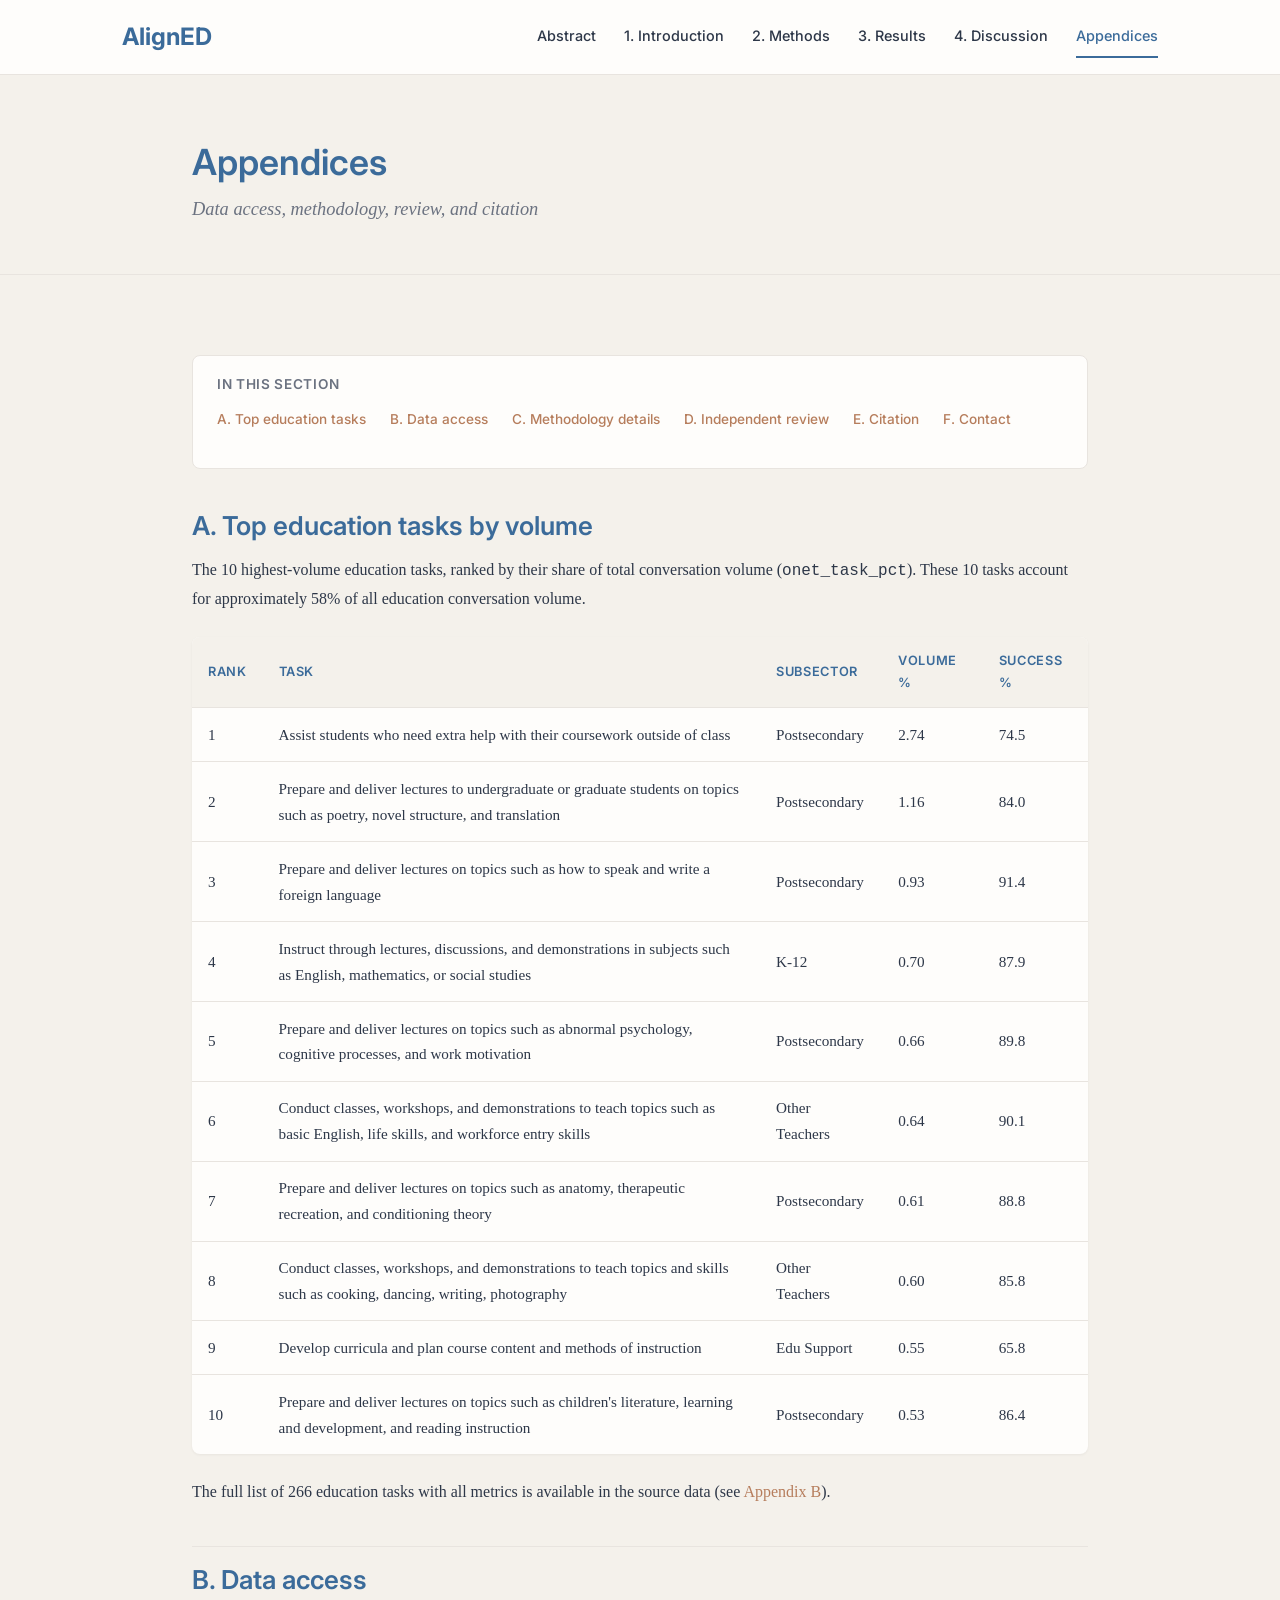
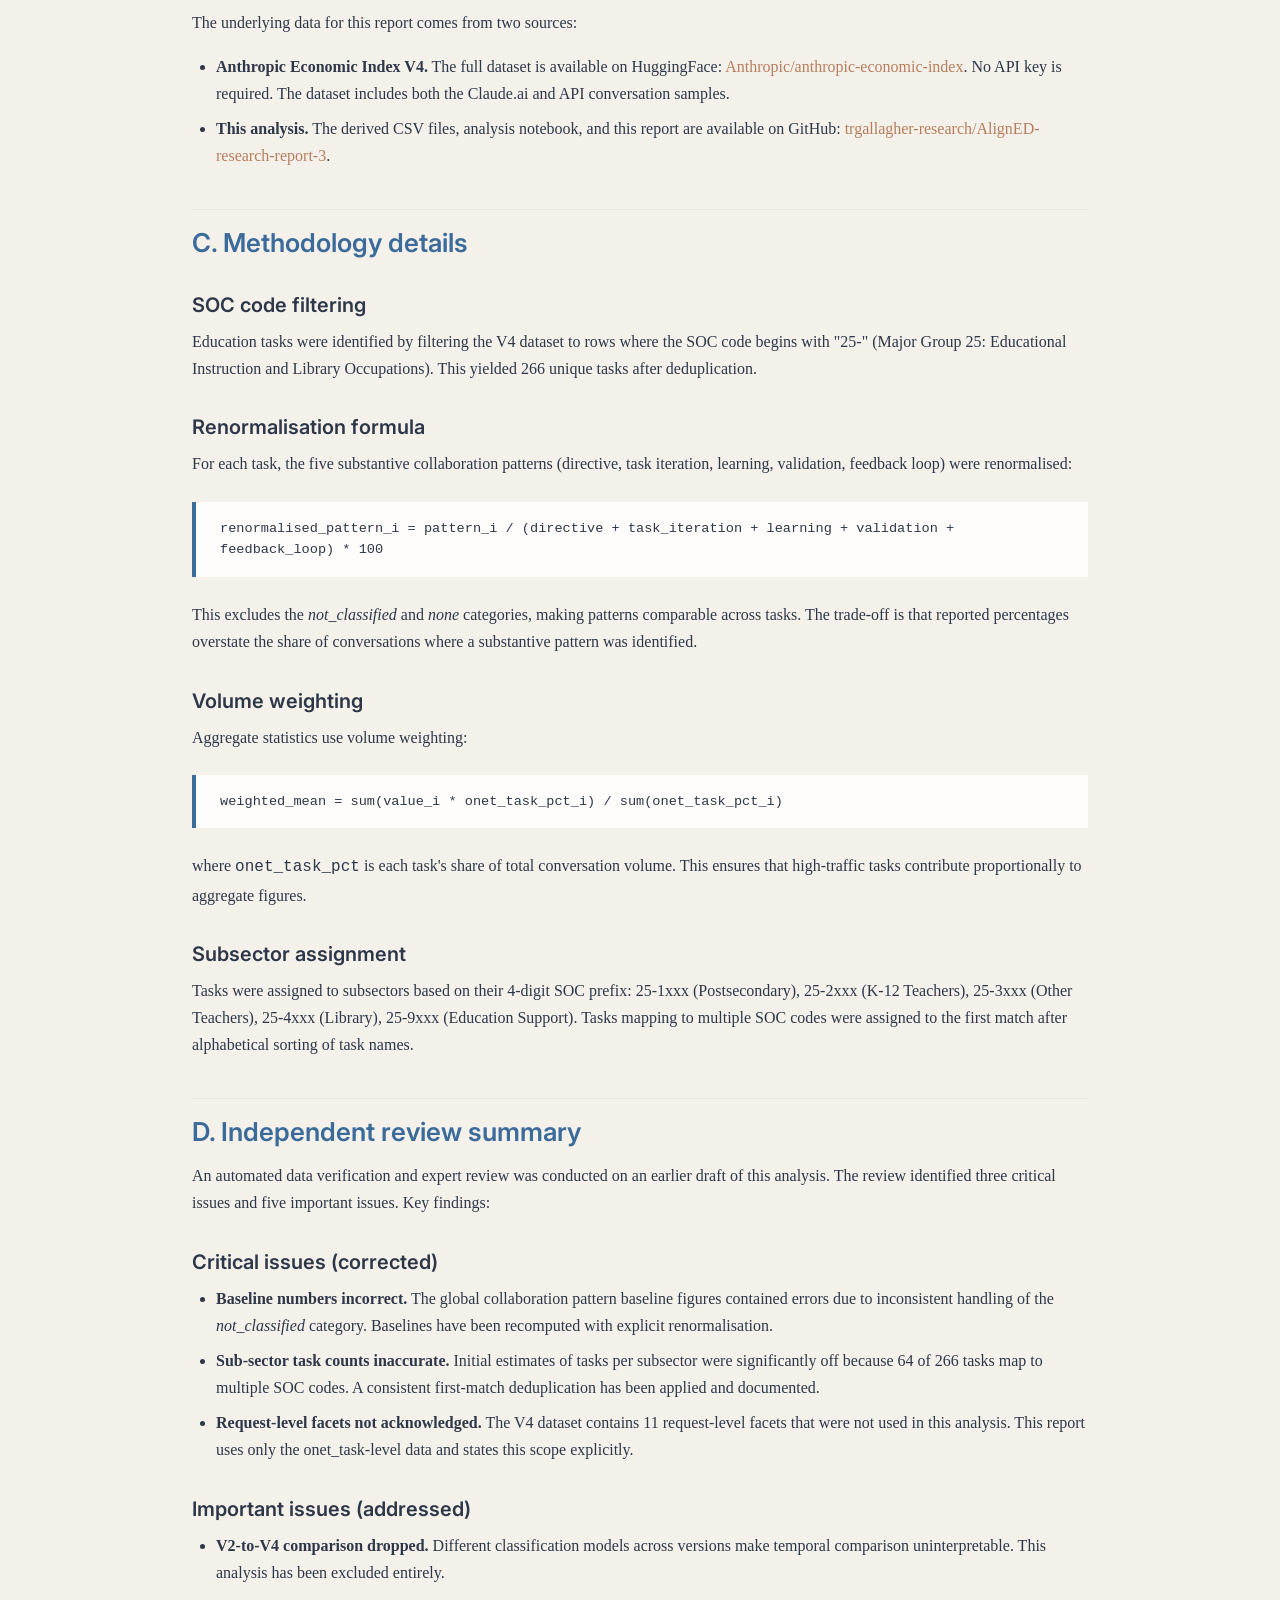
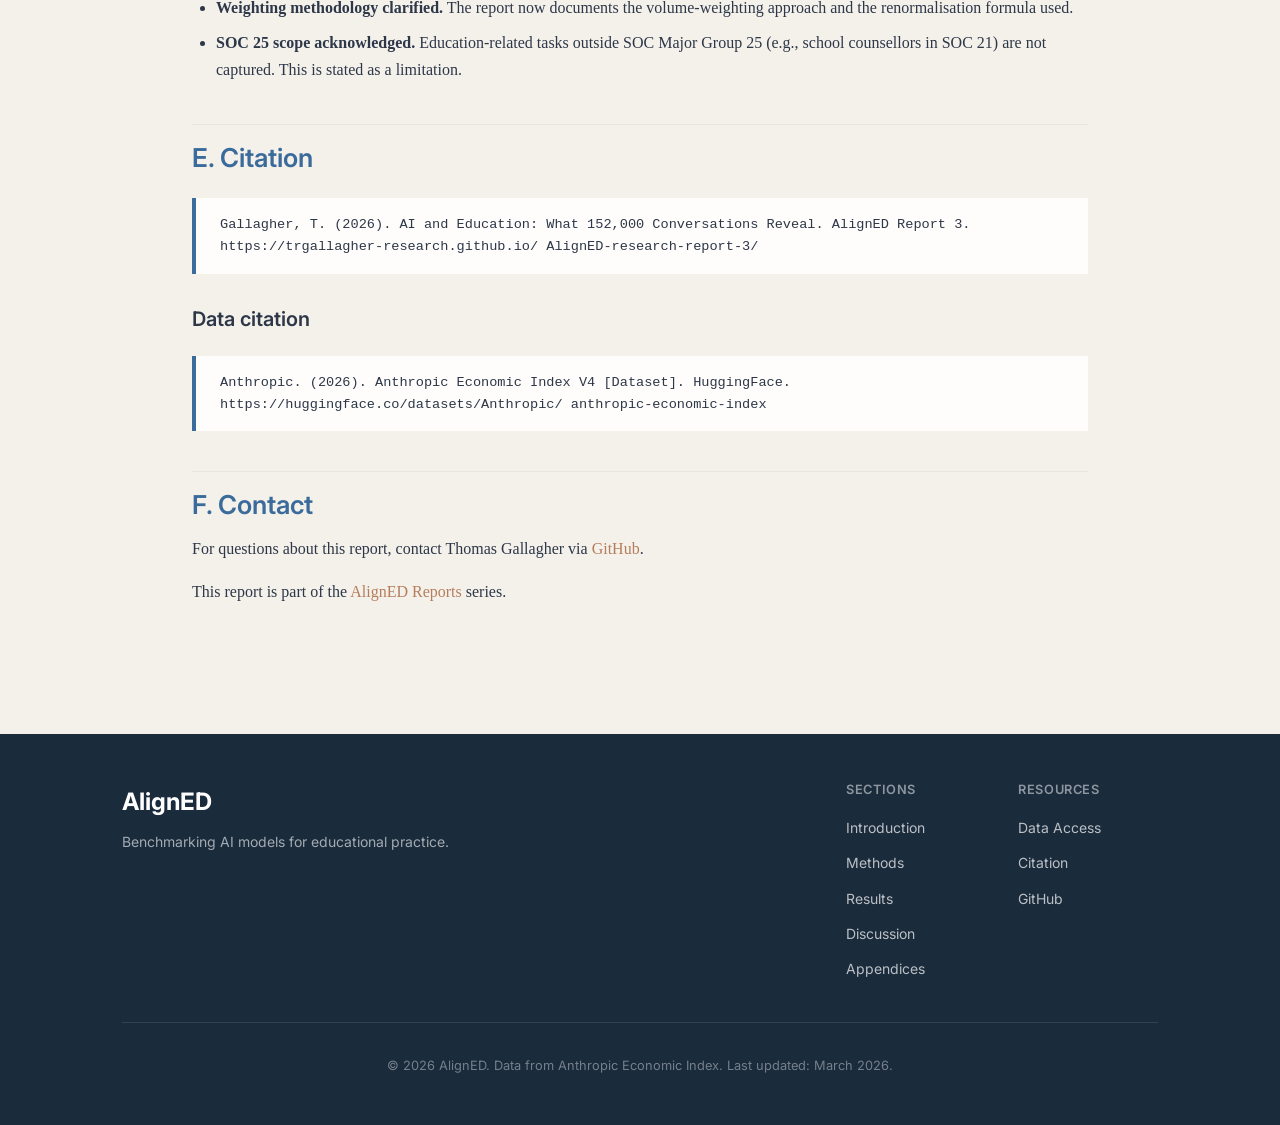
==== appendices.html @ e4b51fa3 "Add Report 3: AI education usage patterns from Anthropic Economic Index V4 Descriptive analysis of 1" ====
<!DOCTYPE html>
<html lang="en">
<head>
  <meta charset="UTF-8">
  <meta name="viewport" content="width=device-width, initial-scale=1.0">
  <title>Appendices — AlignED</title>
  <meta name="description" content="Data access, methodology details, independent review summary, and citation information for AlignED Report 3.">
  <link rel="preconnect" href="https://fonts.googleapis.com">
  <link rel="preconnect" href="https://fonts.gstatic.com" crossorigin>
  <link href="https://fonts.googleapis.com/css2?family=Inter:wght@400;500;600;700&display=swap" rel="stylesheet">
  <link rel="stylesheet" href="css/style.css">
</head>
<body data-page="appendices">
  <!-- Navigation -->
  <header>
    <div class="container">
      <a href="index.html" class="logo">AlignED</a>
      <button class="nav-toggle" aria-label="Toggle navigation">
        <span></span>
        <span></span>
        <span></span>
      </button>
      <nav>
        <a href="index.html">Abstract</a>
        <a href="introduction.html">1. Introduction</a>
        <a href="methods.html">2. Methods</a>
        <a href="results.html">3. Results</a>
        <a href="discussion.html">4. Discussion</a>
        <a href="appendices.html" class="active">Appendices</a>
      </nav>
    </div>
  </header>

  <!-- Page Header -->
  <div class="page-header">
    <div class="container">
      <h1>Appendices</h1>
      <p class="subtitle">Data access, methodology, review, and citation</p>
    </div>
  </div>

  <section class="content-section">
    <div class="container">
      <div class="prose">

        <!-- Jump Links -->
        <div class="jump-links">
          <h3>In this section</h3>
          <ul>
            <li><a href="#top-tasks">A. Top education tasks</a></li>
            <li><a href="#data-access">B. Data access</a></li>
            <li><a href="#methodology">C. Methodology details</a></li>
            <li><a href="#review">D. Independent review</a></li>
            <li><a href="#citation">E. Citation</a></li>
            <li><a href="#contact">F. Contact</a></li>
          </ul>
        </div>

        <!-- Appendix A: Top Tasks -->
        <h2 id="top-tasks">A. Top education tasks by volume</h2>
        <p>The 10 highest-volume education tasks, ranked by their share of total conversation volume (<code>onet_task_pct</code>). These 10 tasks account for approximately 58% of all education conversation volume.</p>

        <table>
          <thead>
            <tr>
              <th>Rank</th>
              <th>Task</th>
              <th>Subsector</th>
              <th>Volume %</th>
              <th>Success %</th>
            </tr>
          </thead>
          <tbody>
            <tr>
              <td>1</td>
              <td>Assist students who need extra help with their coursework outside of class</td>
              <td>Postsecondary</td>
              <td>2.74</td>
              <td>74.5</td>
            </tr>
            <tr>
              <td>2</td>
              <td>Prepare and deliver lectures to undergraduate or graduate students on topics such as poetry, novel structure, and translation</td>
              <td>Postsecondary</td>
              <td>1.16</td>
              <td>84.0</td>
            </tr>
            <tr>
              <td>3</td>
              <td>Prepare and deliver lectures on topics such as how to speak and write a foreign language</td>
              <td>Postsecondary</td>
              <td>0.93</td>
              <td>91.4</td>
            </tr>
            <tr>
              <td>4</td>
              <td>Instruct through lectures, discussions, and demonstrations in subjects such as English, mathematics, or social studies</td>
              <td>K-12</td>
              <td>0.70</td>
              <td>87.9</td>
            </tr>
            <tr>
              <td>5</td>
              <td>Prepare and deliver lectures on topics such as abnormal psychology, cognitive processes, and work motivation</td>
              <td>Postsecondary</td>
              <td>0.66</td>
              <td>89.8</td>
            </tr>
            <tr>
              <td>6</td>
              <td>Conduct classes, workshops, and demonstrations to teach topics such as basic English, life skills, and workforce entry skills</td>
              <td>Other Teachers</td>
              <td>0.64</td>
              <td>90.1</td>
            </tr>
            <tr>
              <td>7</td>
              <td>Prepare and deliver lectures on topics such as anatomy, therapeutic recreation, and conditioning theory</td>
              <td>Postsecondary</td>
              <td>0.61</td>
              <td>88.8</td>
            </tr>
            <tr>
              <td>8</td>
              <td>Conduct classes, workshops, and demonstrations to teach topics and skills such as cooking, dancing, writing, photography</td>
              <td>Other Teachers</td>
              <td>0.60</td>
              <td>85.8</td>
            </tr>
            <tr>
              <td>9</td>
              <td>Develop curricula and plan course content and methods of instruction</td>
              <td>Edu Support</td>
              <td>0.55</td>
              <td>65.8</td>
            </tr>
            <tr>
              <td>10</td>
              <td>Prepare and deliver lectures on topics such as children's literature, learning and development, and reading instruction</td>
              <td>Postsecondary</td>
              <td>0.53</td>
              <td>86.4</td>
            </tr>
          </tbody>
        </table>

        <p>The full list of 266 education tasks with all metrics is available in the source data (see <a href="#data-access">Appendix B</a>).</p>

        <!-- Appendix B: Data Access -->
        <h2 id="data-access">B. Data access</h2>
        <p>The underlying data for this report comes from two sources:</p>
        <ul>
          <li><strong>Anthropic Economic Index V4.</strong> The full dataset is available on HuggingFace: <a href="https://huggingface.co/datasets/Anthropic/anthropic-economic-index" target="_blank">Anthropic/anthropic-economic-index</a>. No API key is required. The dataset includes both the Claude.ai and API conversation samples.</li>
          <li><strong>This analysis.</strong> The derived CSV files, analysis notebook, and this report are available on GitHub: <a href="https://github.com/trgallagher-research/AlignED-research-report-3" target="_blank">trgallagher-research/AlignED-research-report-3</a>.</li>
        </ul>

        <!-- Appendix C: Methodology -->
        <h2 id="methodology">C. Methodology details</h2>

        <h3>SOC code filtering</h3>
        <p>Education tasks were identified by filtering the V4 dataset to rows where the SOC code begins with "25-" (Major Group 25: Educational Instruction and Library Occupations). This yielded 266 unique tasks after deduplication.</p>

        <h3>Renormalisation formula</h3>
        <p>For each task, the five substantive collaboration patterns (directive, task iteration, learning, validation, feedback loop) were renormalised:</p>
        <div class="citation">
renormalised_pattern_i = pattern_i / (directive + task_iteration + learning + validation + feedback_loop) * 100
        </div>
        <p>This excludes the <em>not_classified</em> and <em>none</em> categories, making patterns comparable across tasks. The trade-off is that reported percentages overstate the share of conversations where a substantive pattern was identified.</p>

        <h3>Volume weighting</h3>
        <p>Aggregate statistics use volume weighting:</p>
        <div class="citation">
weighted_mean = sum(value_i * onet_task_pct_i) / sum(onet_task_pct_i)
        </div>
        <p>where <code>onet_task_pct</code> is each task's share of total conversation volume. This ensures that high-traffic tasks contribute proportionally to aggregate figures.</p>

        <h3>Subsector assignment</h3>
        <p>Tasks were assigned to subsectors based on their 4-digit SOC prefix: 25-1xxx (Postsecondary), 25-2xxx (K-12 Teachers), 25-3xxx (Other Teachers), 25-4xxx (Library), 25-9xxx (Education Support). Tasks mapping to multiple SOC codes were assigned to the first match after alphabetical sorting of task names.</p>

        <!-- Appendix D: Review -->
        <h2 id="review">D. Independent review summary</h2>
        <p>An automated data verification and expert review was conducted on an earlier draft of this analysis. The review identified three critical issues and five important issues. Key findings:</p>

        <h3>Critical issues (corrected)</h3>
        <ul>
          <li><strong>Baseline numbers incorrect.</strong> The global collaboration pattern baseline figures contained errors due to inconsistent handling of the <em>not_classified</em> category. Baselines have been recomputed with explicit renormalisation.</li>
          <li><strong>Sub-sector task counts inaccurate.</strong> Initial estimates of tasks per subsector were significantly off because 64 of 266 tasks map to multiple SOC codes. A consistent first-match deduplication has been applied and documented.</li>
          <li><strong>Request-level facets not acknowledged.</strong> The V4 dataset contains 11 request-level facets that were not used in this analysis. This report uses only the onet_task-level data and states this scope explicitly.</li>
        </ul>

        <h3>Important issues (addressed)</h3>
        <ul>
          <li><strong>V2-to-V4 comparison dropped.</strong> Different classification models across versions make temporal comparison uninterpretable. This analysis has been excluded entirely.</li>
          <li><strong>Weighting methodology clarified.</strong> The report now documents the volume-weighting approach and the renormalisation formula used.</li>
          <li><strong>SOC 25 scope acknowledged.</strong> Education-related tasks outside SOC Major Group 25 (e.g., school counsellors in SOC 21) are not captured. This is stated as a limitation.</li>
        </ul>

        <!-- Appendix E: Citation -->
        <h2 id="citation">E. Citation</h2>
        <div class="citation">
Gallagher, T. (2026). AI and Education: What 152,000 Conversations
Reveal. AlignED Report 3. https://trgallagher-research.github.io/
AlignED-research-report-3/
        </div>

        <h3>Data citation</h3>
        <div class="citation">
Anthropic. (2026). Anthropic Economic Index V4 [Dataset].
HuggingFace. https://huggingface.co/datasets/Anthropic/
anthropic-economic-index
        </div>

        <!-- Appendix F: Contact -->
        <h2 id="contact">F. Contact</h2>
        <p>For questions about this report, contact Thomas Gallagher via <a href="https://github.com/trgallagher-research" target="_blank">GitHub</a>.</p>
        <p>This report is part of the <a href="https://trgallagher-research.github.io/AlignED-research-reports/">AlignED Reports</a> series.</p>

      </div>
    </div>
  </section>

  <!-- Footer -->
  <footer>
    <div class="container">
      <div class="footer-content">
        <div class="footer-brand">
          <a href="index.html" class="logo" style="color: white;">AlignED</a>
          <p>Benchmarking AI models for educational practice.</p>
        </div>
        <div class="footer-links">
          <h4>Sections</h4>
          <ul>
            <li><a href="introduction.html">Introduction</a></li>
            <li><a href="methods.html">Methods</a></li>
            <li><a href="results.html">Results</a></li>
            <li><a href="discussion.html">Discussion</a></li>
            <li><a href="appendices.html">Appendices</a></li>
          </ul>
        </div>
        <div class="footer-links">
          <h4>Resources</h4>
          <ul>
            <li><a href="#data-access">Data Access</a></li>
            <li><a href="#citation">Citation</a></li>
            <li><a href="https://github.com/trgallagher-research/AlignED-research-report-3" target="_blank">GitHub</a></li>
          </ul>
        </div>
      </div>
      <p class="copyright">&copy; 2026 AlignED. Data from Anthropic Economic Index. Last updated: March 2026.</p>
    </div>
  </footer>

  <script src="js/main.js"></script>
</body>
</html>
---- css/style.css ----
/* AlignED Report 3 — Unified Stylesheet
 * Warm parchment palette inspired by claude.ai and Financial Times.
 * Inter headings + Georgia body text. Academic paper layout.
 * Identical design system to Reports 1 and 2.
 */

/* ── Custom Properties ── */
:root {
  --background: #F4F1EB;
  --surface: #FEFDFB;
  --text: #2D3748;
  --text-muted: #6B7280;
  --primary: #3B6B9A;
  --secondary: #7096B8;
  --accent: #B67D5C;
  --border: #E8E4DF;
  --dark-header: #1A2B3C;

  --font-sans: 'Inter', -apple-system, BlinkMacSystemFont, 'Segoe UI', sans-serif;
  --font-serif: Georgia, 'Times New Roman', Times, ui-serif, serif;
  --font-mono: Consolas, Monaco, 'Courier New', monospace;

  --max-width: 960px;
  --wide-width: 1100px;
}

/* ── Reset ── */
* {
  margin: 0;
  padding: 0;
  box-sizing: border-box;
}

html {
  font-size: 16px;
  scroll-behavior: smooth;
}

body {
  font-family: var(--font-serif);
  background-color: var(--background);
  color: var(--text);
  line-height: 1.7;
}

/* ── Typography ── */
h1, h2, h3, h4, h5, h6 {
  font-family: var(--font-sans);
  color: var(--primary);
  font-weight: 600;
  line-height: 1.3;
  margin-bottom: 0.5em;
}

h1 { font-size: 2.25rem; }
h2 { font-size: 1.625rem; margin-top: 2.5rem; }
h3 { font-size: 1.25rem; margin-top: 2rem; }
h4 { font-size: 1.1rem; }

p {
  margin-bottom: 1rem;
}

a {
  color: var(--accent);
  text-decoration: none;
  transition: color 0.2s;
}

a:hover {
  color: var(--primary);
  text-decoration: underline;
}

strong {
  font-weight: 600;
}

code, pre {
  font-family: var(--font-mono);
}

pre {
  background: var(--surface);
  border: 1px solid var(--border);
  border-radius: 6px;
  padding: 1rem 1.25rem;
  overflow-x: auto;
  font-size: 0.85rem;
  line-height: 1.5;
  margin: 1.5rem 0;
}

/* ── Layout ── */
.container {
  max-width: var(--max-width);
  margin: 0 auto;
  padding: 0 2rem;
}

.container-wide {
  max-width: var(--wide-width);
  margin: 0 auto;
  padding: 0 2rem;
}

/* ── Header / Navigation ── */
header {
  background: var(--surface);
  border-bottom: 1px solid var(--border);
  padding: 1rem 0;
  position: sticky;
  top: 0;
  z-index: 100;
}

header .container {
  max-width: var(--wide-width);
  display: flex;
  justify-content: space-between;
  align-items: center;
}

.logo {
  font-family: var(--font-sans);
  font-size: 1.5rem;
  font-weight: 700;
  color: var(--primary);
  text-decoration: none;
}

.logo:hover {
  text-decoration: none;
  color: var(--primary);
}

nav {
  display: flex;
  gap: 1.75rem;
}

nav a {
  font-family: var(--font-sans);
  color: var(--text);
  font-weight: 500;
  font-size: 0.9rem;
  padding: 0.5rem 0;
  border-bottom: 2px solid transparent;
  transition: all 0.2s;
}

nav a:hover,
nav a.active {
  color: var(--primary);
  text-decoration: none;
  border-bottom-color: var(--primary);
}

/* Mobile nav toggle */
.nav-toggle {
  display: none;
  background: none;
  border: none;
  cursor: pointer;
  padding: 0.5rem;
}

.nav-toggle span {
  display: block;
  width: 24px;
  height: 2px;
  background: var(--text);
  margin: 5px 0;
  transition: 0.3s;
}

/* ── Page Header ── */
.page-header {
  padding: 4rem 0 2rem;
  border-bottom: 1px solid var(--border);
}

.page-header h1 {
  margin-bottom: 0.5rem;
}

.page-header .subtitle {
  font-family: var(--font-serif);
  color: var(--text-muted);
  font-size: 1.15rem;
  font-style: italic;
}

/* ── Sections ── */
section {
  padding: 3rem 0;
}

.content-section {
  padding: 3rem 0;
}

/* ── Prose Content ── */
.prose {
  max-width: var(--max-width);
}

.prose h2 {
  margin-top: 2.5rem;
  padding-top: 1rem;
  border-top: 1px solid var(--border);
}

.prose h2:first-child,
.prose > :first-child + h2 {
  border-top: none;
  padding-top: 0;
}

.prose h3 {
  margin-top: 2rem;
  color: var(--text);
}

.prose ul, .prose ol {
  margin-bottom: 1rem;
  padding-left: 1.5rem;
}

.prose li {
  margin-bottom: 0.5rem;
}

/* ── Section Numbering (CSS counters) ── */
body {
  counter-reset: section-counter;
}

h2.numbered::before {
  counter-increment: section-counter;
  content: counter(section-counter) ". ";
}

/* ── Cover / Abstract Page ── */
.cover-title {
  text-align: center;
  padding: 5rem 0 2rem;
}

.cover-title h1 {
  font-size: 2.5rem;
  max-width: 700px;
  margin: 0 auto 1rem;
  line-height: 1.2;
}

.cover-title .authors {
  font-family: var(--font-sans);
  font-size: 0.95rem;
  color: var(--text-muted);
  margin-bottom: 0.5rem;
}

.cover-title .date {
  font-family: var(--font-sans);
  font-size: 0.85rem;
  color: var(--text-muted);
}

.abstract {
  max-width: 700px;
  margin: 0 auto;
  padding: 2rem 0 3rem;
  border-top: 1px solid var(--border);
  border-bottom: 1px solid var(--border);
}

.abstract h2 {
  font-size: 1.1rem;
  text-transform: uppercase;
  letter-spacing: 0.05em;
  margin-top: 0;
  border-top: none;
  padding-top: 0;
}

.abstract p {
  font-size: 1.05rem;
  line-height: 1.8;
}

/* ── Metric Cards ── */
.metric-grid {
  display: grid;
  grid-template-columns: repeat(auto-fit, minmax(180px, 1fr));
  gap: 1.25rem;
  margin: 2rem 0;
}

.metric-card {
  background: var(--surface);
  border: 1px solid var(--border);
  border-radius: 8px;
  padding: 1.5rem;
  text-align: center;
}

.metric-value {
  font-family: var(--font-sans);
  font-size: 2.25rem;
  font-weight: 700;
  color: var(--primary);
  line-height: 1;
  margin-bottom: 0.5rem;
}

.metric-label {
  font-family: var(--font-sans);
  font-size: 0.8rem;
  color: var(--text-muted);
  text-transform: uppercase;
  letter-spacing: 0.05em;
}

/* ── Navigation Cards (for Abstract page) ── */
.nav-cards {
  display: grid;
  grid-template-columns: repeat(auto-fit, minmax(250px, 1fr));
  gap: 1.25rem;
  margin: 2rem 0;
}

.nav-card {
  background: var(--surface);
  border: 1px solid var(--border);
  border-radius: 8px;
  padding: 1.5rem;
  transition: box-shadow 0.2s, border-color 0.2s;
  text-decoration: none;
  display: block;
}

.nav-card:hover {
  border-color: var(--primary);
  box-shadow: 0 2px 8px rgba(59,107,154,0.1);
  text-decoration: none;
}

.nav-card h3 {
  font-size: 1rem;
  margin-bottom: 0.5rem;
}

.nav-card p {
  font-size: 0.9rem;
  color: var(--text-muted);
  margin-bottom: 0;
}

/* ── In-page Jump Links ── */
.jump-links {
  background: var(--surface);
  border: 1px solid var(--border);
  border-radius: 8px;
  padding: 1.25rem 1.5rem;
  margin: 2rem 0;
}

.jump-links h3 {
  font-size: 0.85rem;
  text-transform: uppercase;
  letter-spacing: 0.05em;
  color: var(--text-muted);
  margin-top: 0;
  margin-bottom: 0.75rem;
}

.jump-links ul {
  list-style: none;
  padding: 0;
  display: flex;
  flex-wrap: wrap;
  gap: 0.5rem 1.5rem;
}

.jump-links li {
  margin-bottom: 0;
}

.jump-links a {
  font-family: var(--font-sans);
  font-size: 0.85rem;
  font-weight: 500;
}

/* ── Charts ── */
.chart-section {
  padding: 2rem 0;
  border-bottom: 1px solid var(--border);
}

.chart-header {
  margin-bottom: 1rem;
}

.chart-title {
  font-family: var(--font-sans);
  font-size: 1.2rem;
  font-weight: 600;
  color: var(--text);
  margin-bottom: 0.25rem;
}

.chart-subtitle {
  font-size: 0.9rem;
  color: var(--text-muted);
}

.chart-container {
  position: relative;
  width: 100%;
  height: 320px;
  background: var(--surface);
  border-radius: 8px;
  padding: 1rem;
  border: 1px solid var(--border);
}

.chart-container.tall {
  height: 450px;
}

/* Category Legend */
.provider-legend {
  display: flex;
  flex-wrap: wrap;
  gap: 1.5rem;
  padding: 1.5rem 0;
  font-family: var(--font-sans);
  font-size: 0.85rem;
  border-bottom: 1px solid var(--border);
}

.legend-item {
  display: flex;
  align-items: center;
  gap: 0.5rem;
  color: var(--text);
}

.legend-dot {
  width: 12px;
  height: 12px;
  border-radius: 3px;
  flex-shrink: 0;
}

/* ── Section Divider (for Results sub-groups) ── */
.section-divider {
  padding: 2.5rem 0 0.5rem;
  border-top: 3px solid var(--primary);
  margin-top: 1rem;
}

.section-divider h2 {
  font-size: 1.4rem;
  font-weight: 700;
  color: var(--text);
  margin-bottom: 0.25rem;
  border-top: none;
  padding-top: 0;
  margin-top: 0;
}

.section-divider p {
  font-size: 0.95rem;
  color: var(--text-muted);
}

/* ── Tables ── */
table {
  width: 100%;
  border-collapse: collapse;
  background: var(--surface);
  border-radius: 8px;
  overflow: hidden;
  box-shadow: 0 1px 3px rgba(0, 0, 0, 0.05);
  margin: 1.5rem 0;
  font-size: 0.95rem;
}

th, td {
  padding: 0.85rem 1rem;
  text-align: left;
  border-bottom: 1px solid var(--border);
}

th {
  font-family: var(--font-sans);
  background: var(--background);
  font-weight: 600;
  color: var(--primary);
  font-size: 0.8rem;
  text-transform: uppercase;
  letter-spacing: 0.05em;
}

tr:last-child td {
  border-bottom: none;
}

tr:hover td {
  background: var(--background);
}

/* ── Cards ── */
.card {
  background: var(--surface);
  border: 1px solid var(--border);
  border-radius: 8px;
  padding: 1.5rem;
  transition: box-shadow 0.2s;
}

.card:hover {
  box-shadow: 0 4px 12px rgba(0, 0, 0, 0.08);
}

.card h4 {
  font-size: 1rem;
  margin-bottom: 0.5rem;
}

.card p {
  color: var(--text-muted);
  font-size: 0.9rem;
  margin-bottom: 0;
}

/* ── Grid ── */
.grid {
  display: grid;
  gap: 1.5rem;
}

.grid-2 { grid-template-columns: repeat(2, 1fr); }
.grid-3 { grid-template-columns: repeat(3, 1fr); }

/* ── Buttons ── */
.btn {
  font-family: var(--font-sans);
  display: inline-block;
  padding: 0.75rem 1.5rem;
  border-radius: 6px;
  font-weight: 600;
  font-size: 0.9rem;
  text-decoration: none;
  transition: all 0.2s;
  cursor: pointer;
  border: none;
}

.btn-primary {
  background: var(--primary);
  color: white;
}

.btn-primary:hover {
  background: #2d5577;
  color: white;
  text-decoration: none;
}

.btn-secondary {
  background: transparent;
  color: var(--primary);
  border: 2px solid var(--primary);
}

.btn-secondary:hover {
  background: var(--primary);
  color: white;
  text-decoration: none;
}

.btn-group {
  display: flex;
  gap: 1rem;
  justify-content: center;
  flex-wrap: wrap;
}

/* ── Citation Block ── */
.citation {
  background: var(--surface);
  border-left: 4px solid var(--primary);
  padding: 1rem 1.5rem;
  margin: 1.5rem 0;
  font-family: var(--font-mono);
  font-size: 0.85rem;
  overflow-x: auto;
  line-height: 1.6;
}

/* ── Note / Callout ── */
.note {
  background: #F0EDE7;
  border: 1px solid var(--border);
  border-left: 4px solid var(--accent);
  border-radius: 6px;
  padding: 1rem 1.5rem;
  margin: 1.5rem 0;
}

.note strong {
  color: var(--primary);
}

/* ── Caution Callout (for methodological caveats) ── */
.caution {
  background: #FEF3C7;
  border: 1px solid #F59E0B;
  border-left: 4px solid #D97706;
  border-radius: 6px;
  padding: 1rem 1.5rem;
  margin: 1.5rem 0;
}

.caution strong {
  color: #92400E;
}

/* ── Collapsible Sections ── */
details {
  border: 1px solid var(--border);
  border-radius: 6px;
  margin: 1rem 0;
  background: var(--surface);
}

details summary {
  font-family: var(--font-sans);
  font-weight: 600;
  font-size: 0.95rem;
  padding: 1rem 1.25rem;
  cursor: pointer;
  color: var(--primary);
  list-style: none;
}

details summary::-webkit-details-marker {
  display: none;
}

details summary::before {
  content: "\25B6";
  display: inline-block;
  margin-right: 0.5rem;
  font-size: 0.7rem;
  transition: transform 0.2s;
}

details[open] summary::before {
  transform: rotate(90deg);
}

details .details-content {
  padding: 0 1.25rem 1rem;
}

/* ── Blockquotes ── */
blockquote {
  border-left: 3px solid var(--accent);
  margin: 1.5rem 0;
  padding: 0.5rem 1.5rem;
  color: var(--text);
  font-style: italic;
}

blockquote p:last-child {
  margin-bottom: 0;
}

/* ── Footer ── */
footer {
  background: var(--dark-header);
  color: white;
  padding: 3rem 0 2rem;
  margin-top: 4rem;
}

footer .container {
  max-width: var(--wide-width);
}

.footer-content {
  display: flex;
  justify-content: space-between;
  align-items: flex-start;
  flex-wrap: wrap;
  gap: 2rem;
  margin-bottom: 2rem;
}

.footer-brand {
  flex: 1;
  min-width: 200px;
}

.footer-brand p {
  font-family: var(--font-sans);
  color: rgba(255,255,255,0.6);
  font-size: 0.875rem;
  margin-top: 0.5rem;
}

.footer-links {
  min-width: 140px;
}

.footer-links h4 {
  font-family: var(--font-sans);
  font-size: 0.8rem;
  text-transform: uppercase;
  letter-spacing: 0.05em;
  margin-bottom: 1rem;
  color: rgba(255,255,255,0.5);
}

.footer-links ul {
  list-style: none;
}

.footer-links li {
  margin-bottom: 0.5rem;
}

.footer-links a {
  color: rgba(255,255,255,0.7);
  font-family: var(--font-sans);
  font-size: 0.875rem;
}

.footer-links a:hover {
  color: white;
}

.copyright {
  font-family: var(--font-sans);
  text-align: center;
  padding-top: 2rem;
  border-top: 1px solid rgba(255,255,255,0.1);
  color: rgba(255,255,255,0.4);
  font-size: 0.8rem;
}

/* ── Utility Classes ── */
.text-center { text-align: center; }
.text-muted { color: var(--text-muted); }
.mt-1 { margin-top: 0.5rem; }
.mt-2 { margin-top: 1rem; }
.mt-3 { margin-top: 1.5rem; }
.mt-4 { margin-top: 2rem; }
.mb-1 { margin-bottom: 0.5rem; }
.mb-2 { margin-bottom: 1rem; }
.mb-3 { margin-bottom: 1.5rem; }
.mb-4 { margin-bottom: 2rem; }

/* ── Reading Guide ── */
.reading-guide {
  background: var(--surface);
  border: 1px solid var(--border);
  border-radius: 8px;
  padding: 1.5rem;
  margin: 2rem 0;
  font-size: 0.95rem;
}

.reading-guide h3 {
  font-size: 0.95rem;
  margin-top: 0;
  margin-bottom: 0.75rem;
  color: var(--primary);
}

/* ── Observations list (for Results page) ── */
.observations {
  margin-top: 1rem;
  font-size: 0.9rem;
}

.observations strong {
  font-family: var(--font-sans);
}

.observations ul {
  margin-top: 0.5rem;
  padding-left: 1.25rem;
  color: var(--text-muted);
}

.observations li {
  margin-bottom: 0.35rem;
}

/* ── Responsive ── */
@media (max-width: 900px) {
  .grid-3 { grid-template-columns: repeat(2, 1fr); }
  .nav-cards { grid-template-columns: 1fr 1fr; }
}

@media (max-width: 768px) {
  .cover-title h1 { font-size: 2rem; }
  .cover-title { padding: 3rem 0 1.5rem; }

  nav {
    display: none;
    position: absolute;
    top: 100%;
    left: 0;
    right: 0;
    background: var(--surface);
    flex-direction: column;
    padding: 1rem 2rem;
    gap: 0;
    border-bottom: 1px solid var(--border);
  }

  nav.active {
    display: flex;
  }

  nav a {
    padding: 0.75rem 0;
    border-bottom: none;
  }

  .nav-toggle {
    display: block;
  }

  .grid-2, .grid-3 { grid-template-columns: 1fr; }
  .nav-cards { grid-template-columns: 1fr; }
  .metric-grid { grid-template-columns: repeat(2, 1fr); }

  .footer-content { flex-direction: column; }

  table {
    display: block;
    overflow-x: auto;
  }

  .chart-container { height: 280px; }
  .chart-container.tall { height: 380px; }

  .jump-links ul {
    flex-direction: column;
    gap: 0.25rem;
  }

  .provider-legend {
    gap: 0.75rem 1.5rem;
  }
}

@media (max-width: 480px) {
  .container, .container-wide { padding: 0 1rem; }
  h1 { font-size: 1.75rem; }
  .cover-title { padding: 2rem 0 1rem; }
  .cover-title h1 { font-size: 1.75rem; }
  .metric-grid { grid-template-columns: 1fr 1fr; }
}
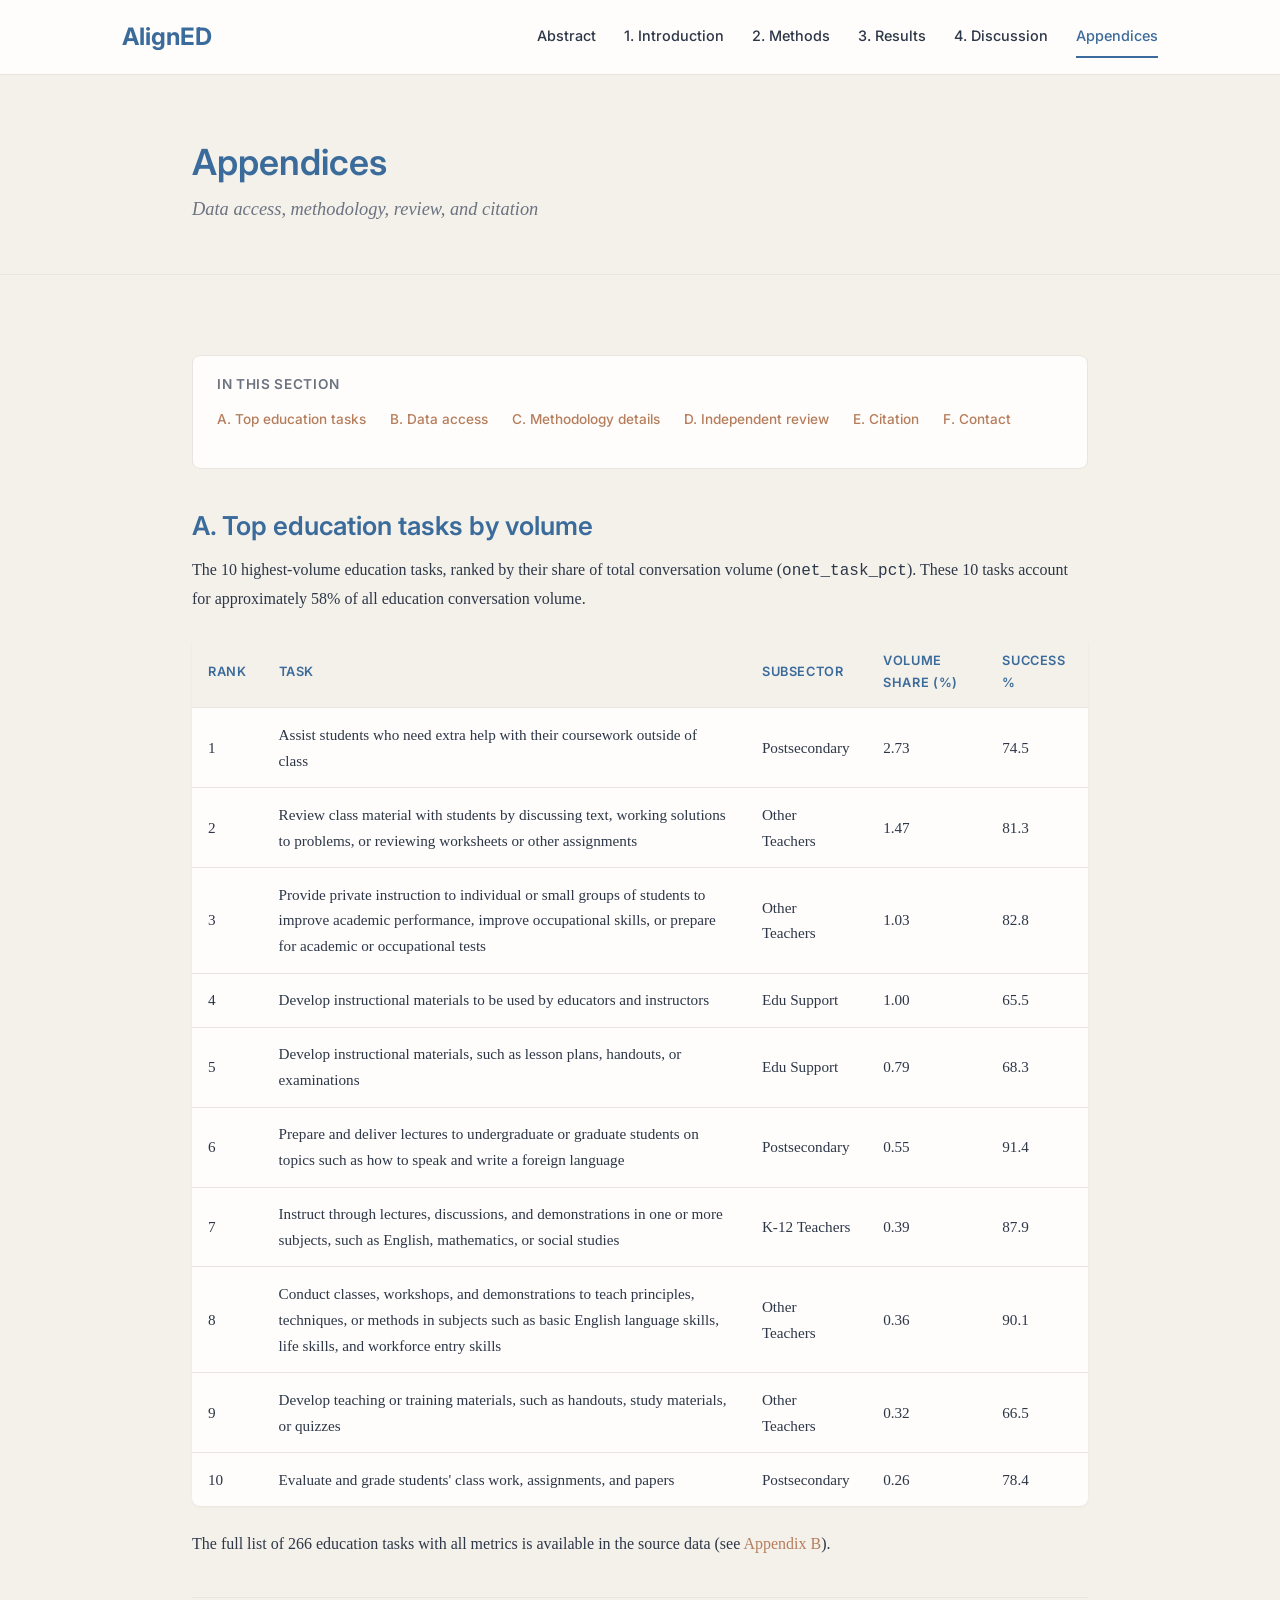
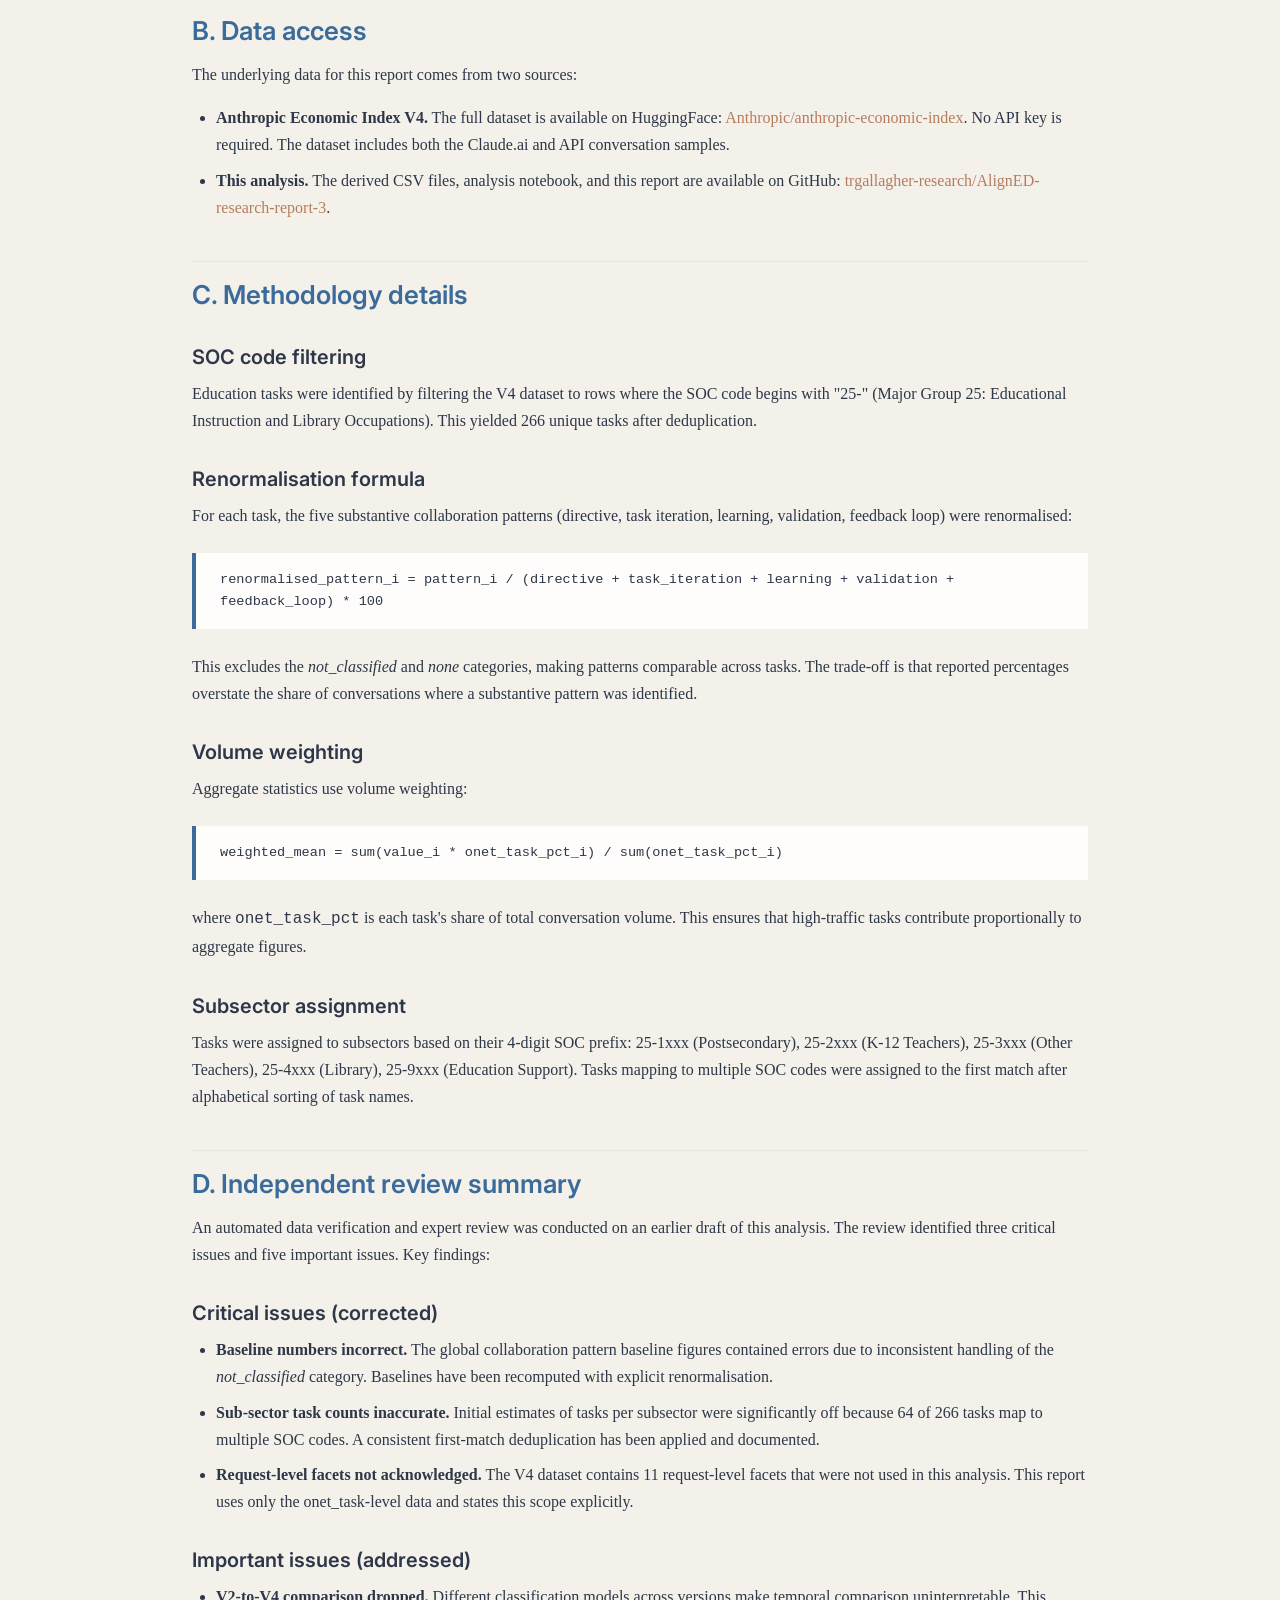
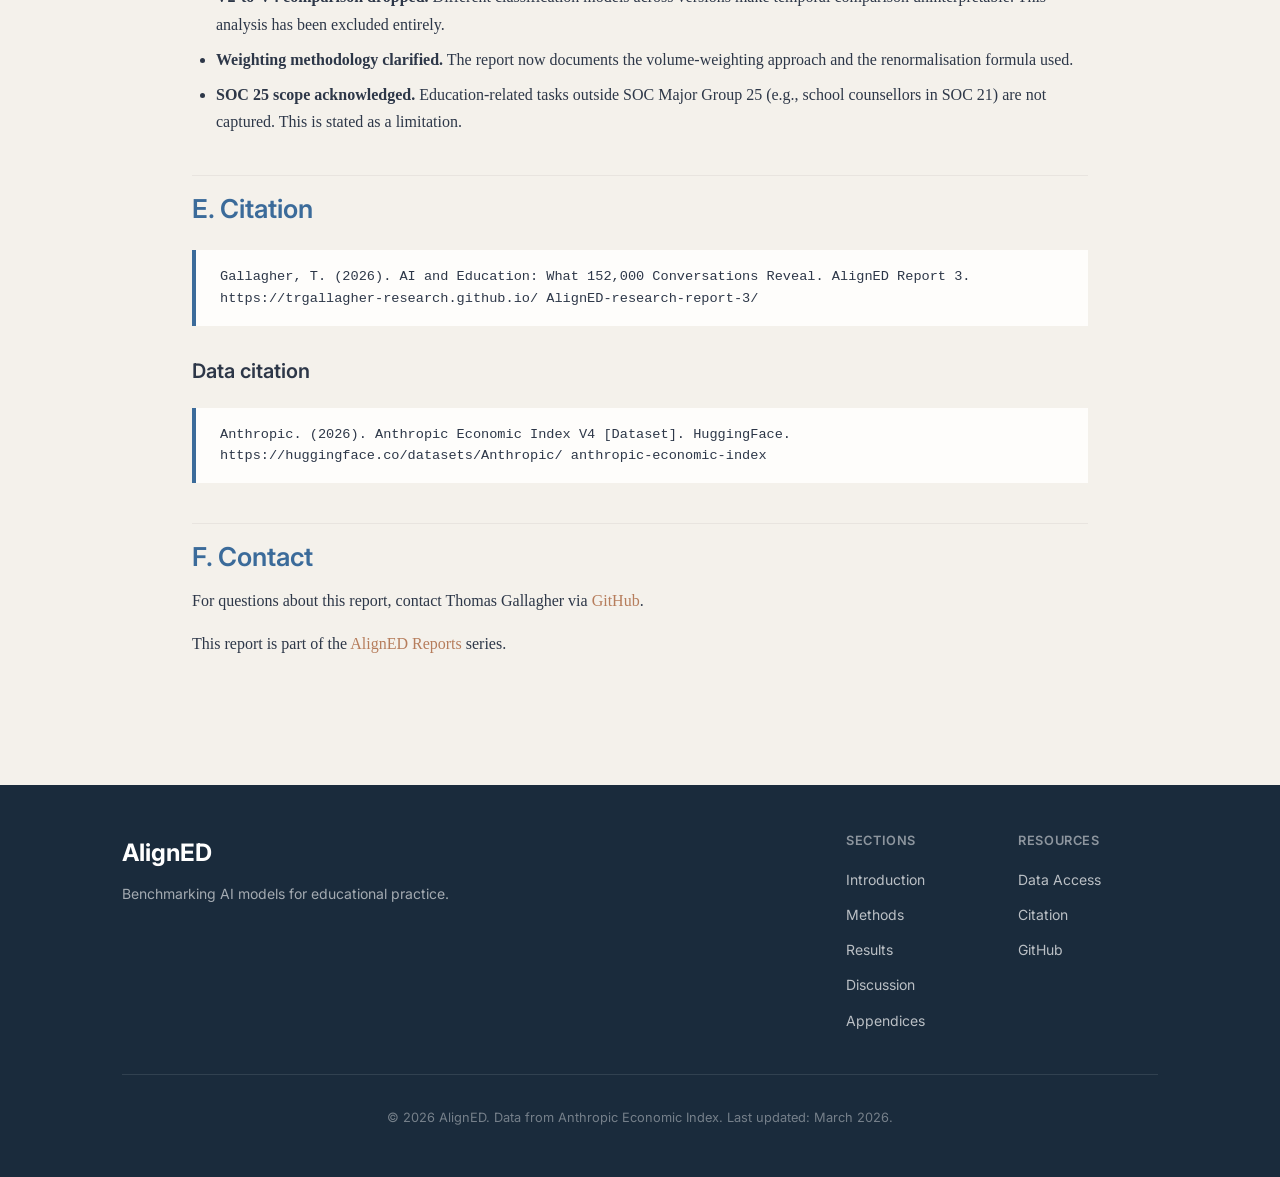
==== commit 83dbfde0: "Fix all peer review issues from Sonnet, Opus, and Gemini reviews Critical fixes: - Rebuild appendix " ====
--- a/appendices.html
+++ b/appendices.html
@@ -66,7 +66,7 @@
               <th>Rank</th>
               <th>Task</th>
               <th>Subsector</th>
-              <th>Volume %</th>
+              <th>Volume share (%)</th>
               <th>Success %</th>
             </tr>
           </thead>
@@ -75,71 +75,71 @@
               <td>1</td>
               <td>Assist students who need extra help with their coursework outside of class</td>
               <td>Postsecondary</td>
-              <td>2.74</td>
+              <td>2.73</td>
               <td>74.5</td>
             </tr>
             <tr>
               <td>2</td>
-              <td>Prepare and deliver lectures to undergraduate or graduate students on topics such as poetry, novel structure, and translation</td>
+              <td>Review class material with students by discussing text, working solutions to problems, or reviewing worksheets or other assignments</td>
+              <td>Other Teachers</td>
+              <td>1.47</td>
+              <td>81.3</td>
+            </tr>
+            <tr>
+              <td>3</td>
+              <td>Provide private instruction to individual or small groups of students to improve academic performance, improve occupational skills, or prepare for academic or occupational tests</td>
+              <td>Other Teachers</td>
+              <td>1.03</td>
+              <td>82.8</td>
+            </tr>
+            <tr>
+              <td>4</td>
+              <td>Develop instructional materials to be used by educators and instructors</td>
+              <td>Edu Support</td>
+              <td>1.00</td>
+              <td>65.5</td>
+            </tr>
+            <tr>
+              <td>5</td>
+              <td>Develop instructional materials, such as lesson plans, handouts, or examinations</td>
+              <td>Edu Support</td>
+              <td>0.79</td>
+              <td>68.3</td>
+            </tr>
+            <tr>
+              <td>6</td>
+              <td>Prepare and deliver lectures to undergraduate or graduate students on topics such as how to speak and write a foreign language</td>
               <td>Postsecondary</td>
-              <td>1.16</td>
-              <td>84.0</td>
-            </tr>
-            <tr>
-              <td>3</td>
-              <td>Prepare and deliver lectures on topics such as how to speak and write a foreign language</td>
+              <td>0.55</td>
+              <td>91.4</td>
+            </tr>
+            <tr>
+              <td>7</td>
+              <td>Instruct through lectures, discussions, and demonstrations in one or more subjects, such as English, mathematics, or social studies</td>
+              <td>K-12 Teachers</td>
+              <td>0.39</td>
+              <td>87.9</td>
+            </tr>
+            <tr>
+              <td>8</td>
+              <td>Conduct classes, workshops, and demonstrations to teach principles, techniques, or methods in subjects such as basic English language skills, life skills, and workforce entry skills</td>
+              <td>Other Teachers</td>
+              <td>0.36</td>
+              <td>90.1</td>
+            </tr>
+            <tr>
+              <td>9</td>
+              <td>Develop teaching or training materials, such as handouts, study materials, or quizzes</td>
+              <td>Other Teachers</td>
+              <td>0.32</td>
+              <td>66.5</td>
+            </tr>
+            <tr>
+              <td>10</td>
+              <td>Evaluate and grade students' class work, assignments, and papers</td>
               <td>Postsecondary</td>
-              <td>0.93</td>
-              <td>91.4</td>
-            </tr>
-            <tr>
-              <td>4</td>
-              <td>Instruct through lectures, discussions, and demonstrations in subjects such as English, mathematics, or social studies</td>
-              <td>K-12</td>
-              <td>0.70</td>
-              <td>87.9</td>
-            </tr>
-            <tr>
-              <td>5</td>
-              <td>Prepare and deliver lectures on topics such as abnormal psychology, cognitive processes, and work motivation</td>
-              <td>Postsecondary</td>
-              <td>0.66</td>
-              <td>89.8</td>
-            </tr>
-            <tr>
-              <td>6</td>
-              <td>Conduct classes, workshops, and demonstrations to teach topics such as basic English, life skills, and workforce entry skills</td>
-              <td>Other Teachers</td>
-              <td>0.64</td>
-              <td>90.1</td>
-            </tr>
-            <tr>
-              <td>7</td>
-              <td>Prepare and deliver lectures on topics such as anatomy, therapeutic recreation, and conditioning theory</td>
-              <td>Postsecondary</td>
-              <td>0.61</td>
-              <td>88.8</td>
-            </tr>
-            <tr>
-              <td>8</td>
-              <td>Conduct classes, workshops, and demonstrations to teach topics and skills such as cooking, dancing, writing, photography</td>
-              <td>Other Teachers</td>
-              <td>0.60</td>
-              <td>85.8</td>
-            </tr>
-            <tr>
-              <td>9</td>
-              <td>Develop curricula and plan course content and methods of instruction</td>
-              <td>Edu Support</td>
-              <td>0.55</td>
-              <td>65.8</td>
-            </tr>
-            <tr>
-              <td>10</td>
-              <td>Prepare and deliver lectures on topics such as children's literature, learning and development, and reading instruction</td>
-              <td>Postsecondary</td>
-              <td>0.53</td>
-              <td>86.4</td>
+              <td>0.26</td>
+              <td>78.4</td>
             </tr>
           </tbody>
         </table>
@@ -224,7 +224,7 @@
     <div class="container">
       <div class="footer-content">
         <div class="footer-brand">
-          <a href="index.html" class="logo" style="color: white;">AlignED</a>
+          <a href="index.html" class="logo">AlignED</a>
           <p>Benchmarking AI models for educational practice.</p>
         </div>
         <div class="footer-links">
--- a/css/style.css
+++ b/css/style.css
@@ -745,6 +745,14 @@
   color: white;
 }
 
+.footer-brand .logo {
+  color: white;
+}
+
+.footer-brand .logo:hover {
+  color: white;
+}
+
 .copyright {
   font-family: var(--font-sans);
   text-align: center;
@@ -765,6 +773,14 @@
 .mb-2 { margin-bottom: 1rem; }
 .mb-3 { margin-bottom: 1.5rem; }
 .mb-4 { margin-bottom: 2rem; }
+
+/* ── Cover Section Heading (centred, no border) ── */
+.cover-section-heading {
+  text-align: center;
+  border-top: none;
+  padding-top: 0;
+  margin-top: 0;
+}
 
 /* ── Reading Guide ── */
 .reading-guide {
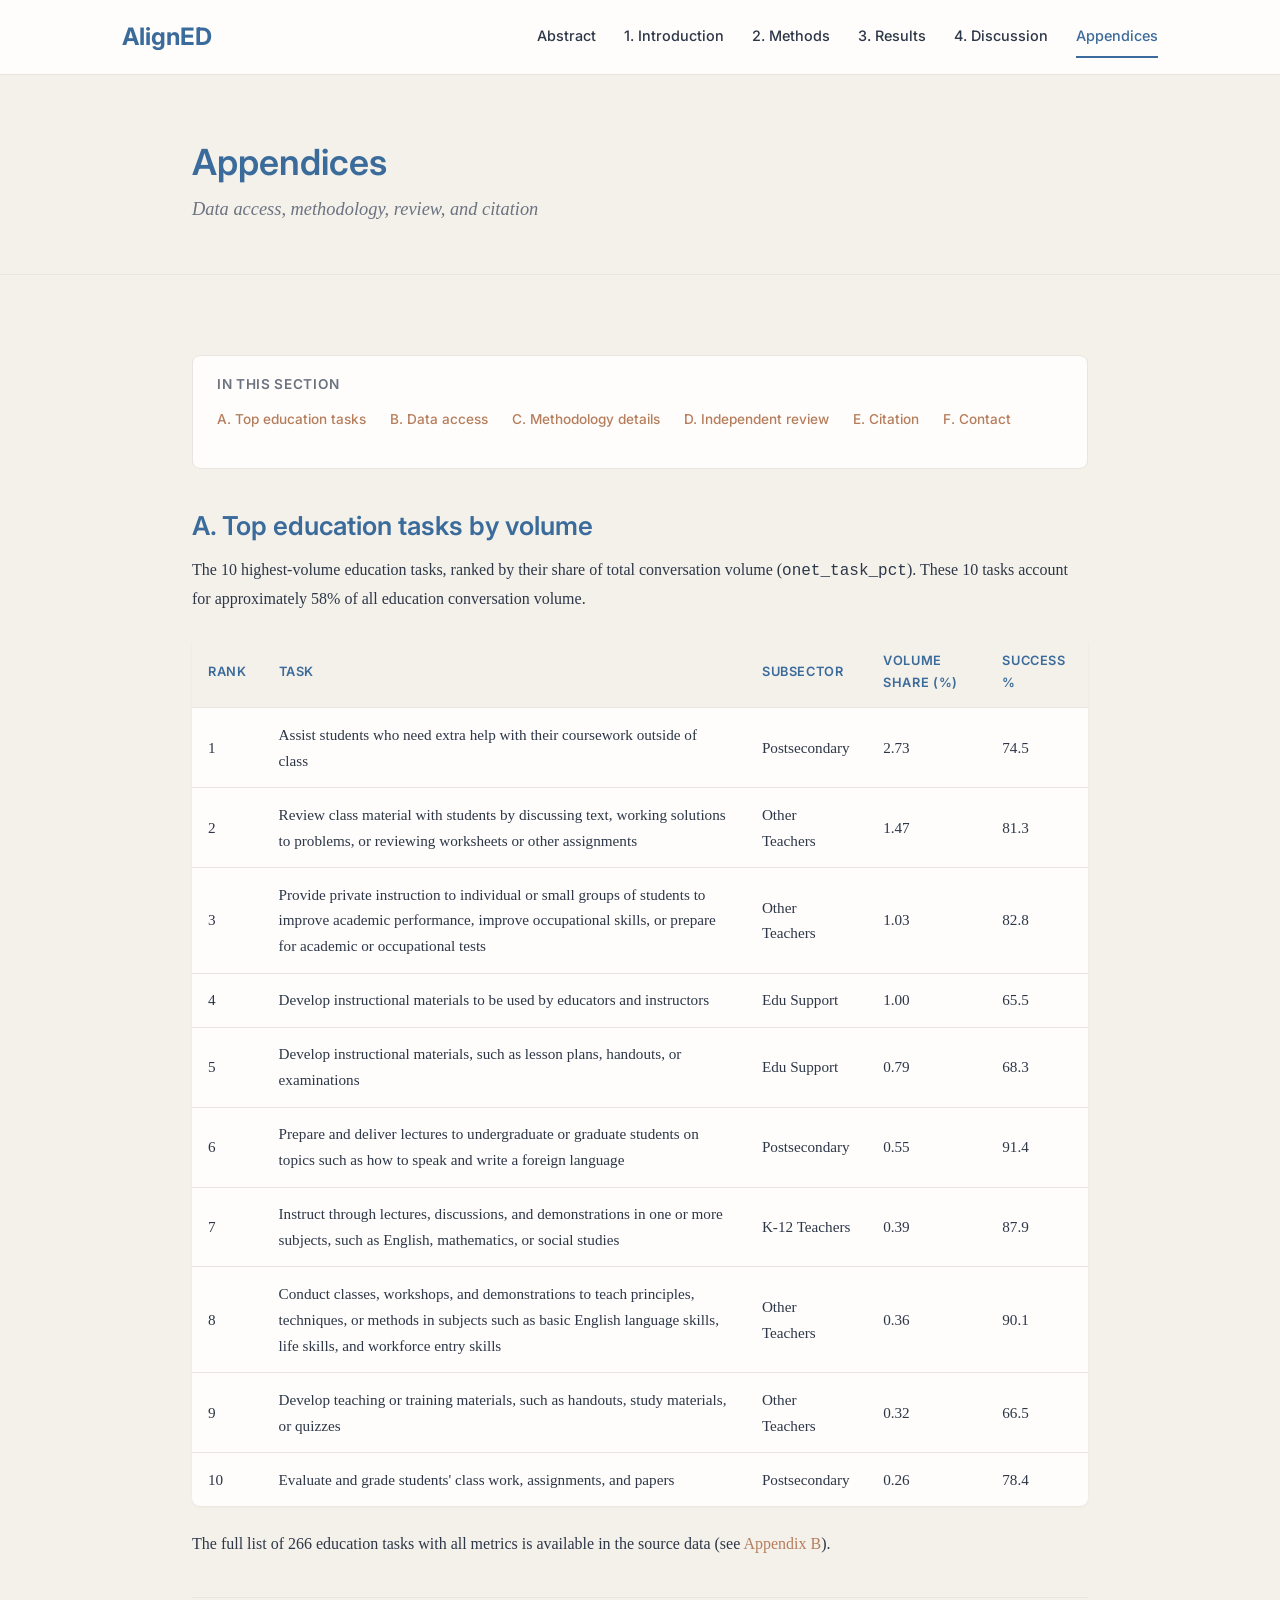
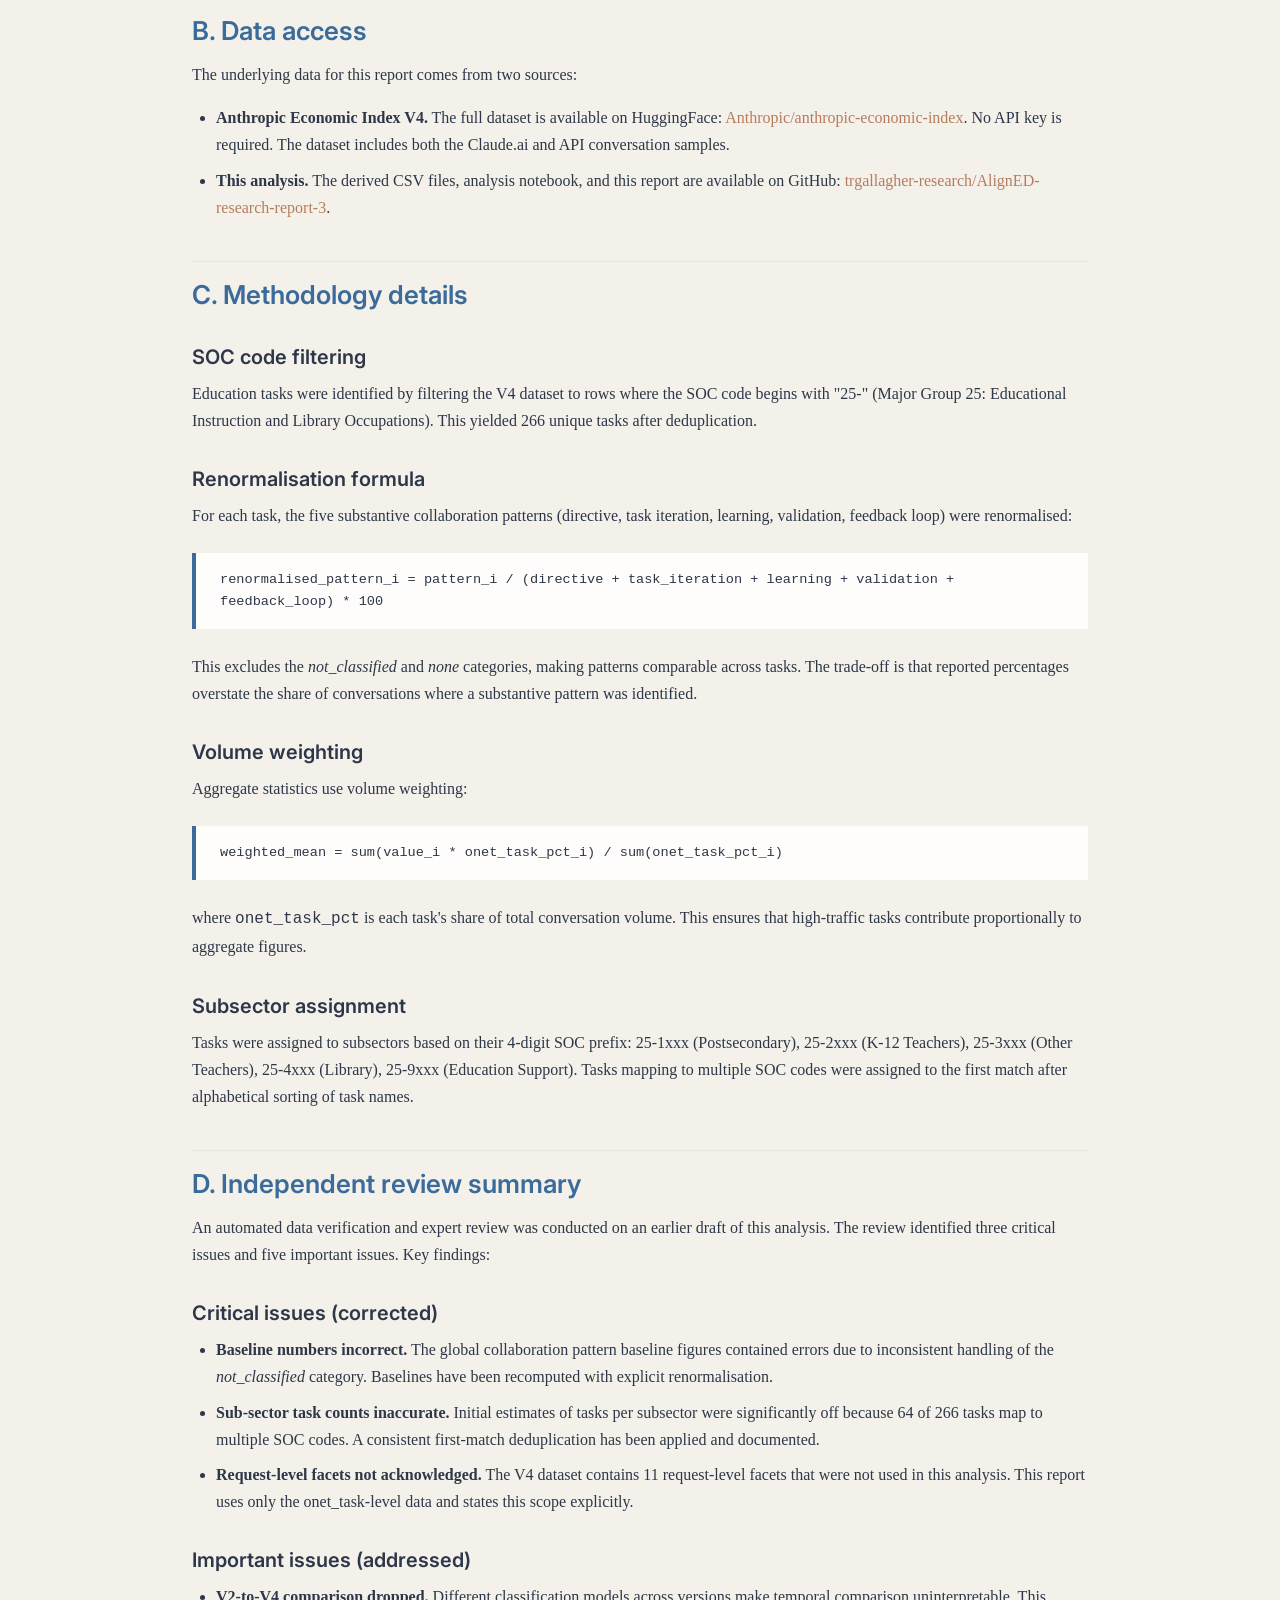
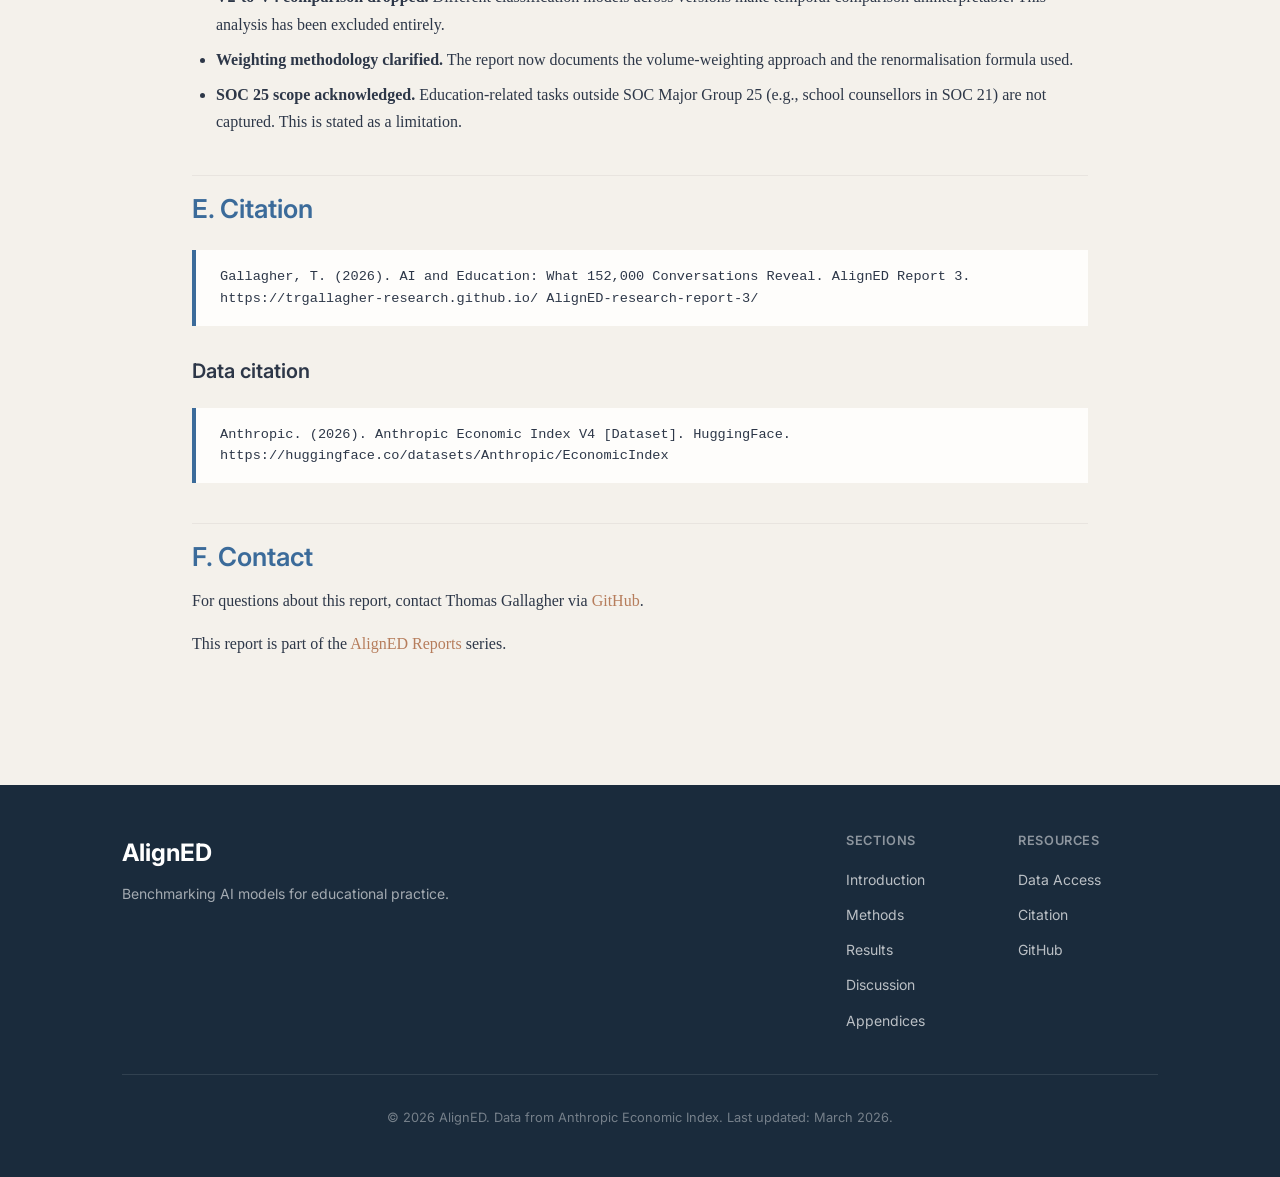
==== commit a48ab80e: "Fix HuggingFace URL (Anthropic/EconomicIndex, not anthropic-economic-index) Co-Authored-By: Claude O" ====
--- a/appendices.html
+++ b/appendices.html
@@ -150,7 +150,7 @@
         <h2 id="data-access">B. Data access</h2>
         <p>The underlying data for this report comes from two sources:</p>
         <ul>
-          <li><strong>Anthropic Economic Index V4.</strong> The full dataset is available on HuggingFace: <a href="https://huggingface.co/datasets/Anthropic/anthropic-economic-index" target="_blank">Anthropic/anthropic-economic-index</a>. No API key is required. The dataset includes both the Claude.ai and API conversation samples.</li>
+          <li><strong>Anthropic Economic Index V4.</strong> The full dataset is available on HuggingFace: <a href="https://huggingface.co/datasets/Anthropic/EconomicIndex" target="_blank">Anthropic/anthropic-economic-index</a>. No API key is required. The dataset includes both the Claude.ai and API conversation samples.</li>
           <li><strong>This analysis.</strong> The derived CSV files, analysis notebook, and this report are available on GitHub: <a href="https://github.com/trgallagher-research/AlignED-research-report-3" target="_blank">trgallagher-research/AlignED-research-report-3</a>.</li>
         </ul>
 
@@ -206,8 +206,7 @@
         <h3>Data citation</h3>
         <div class="citation">
 Anthropic. (2026). Anthropic Economic Index V4 [Dataset].
-HuggingFace. https://huggingface.co/datasets/Anthropic/
-anthropic-economic-index
+HuggingFace. https://huggingface.co/datasets/Anthropic/EconomicIndex
         </div>
 
         <!-- Appendix F: Contact -->
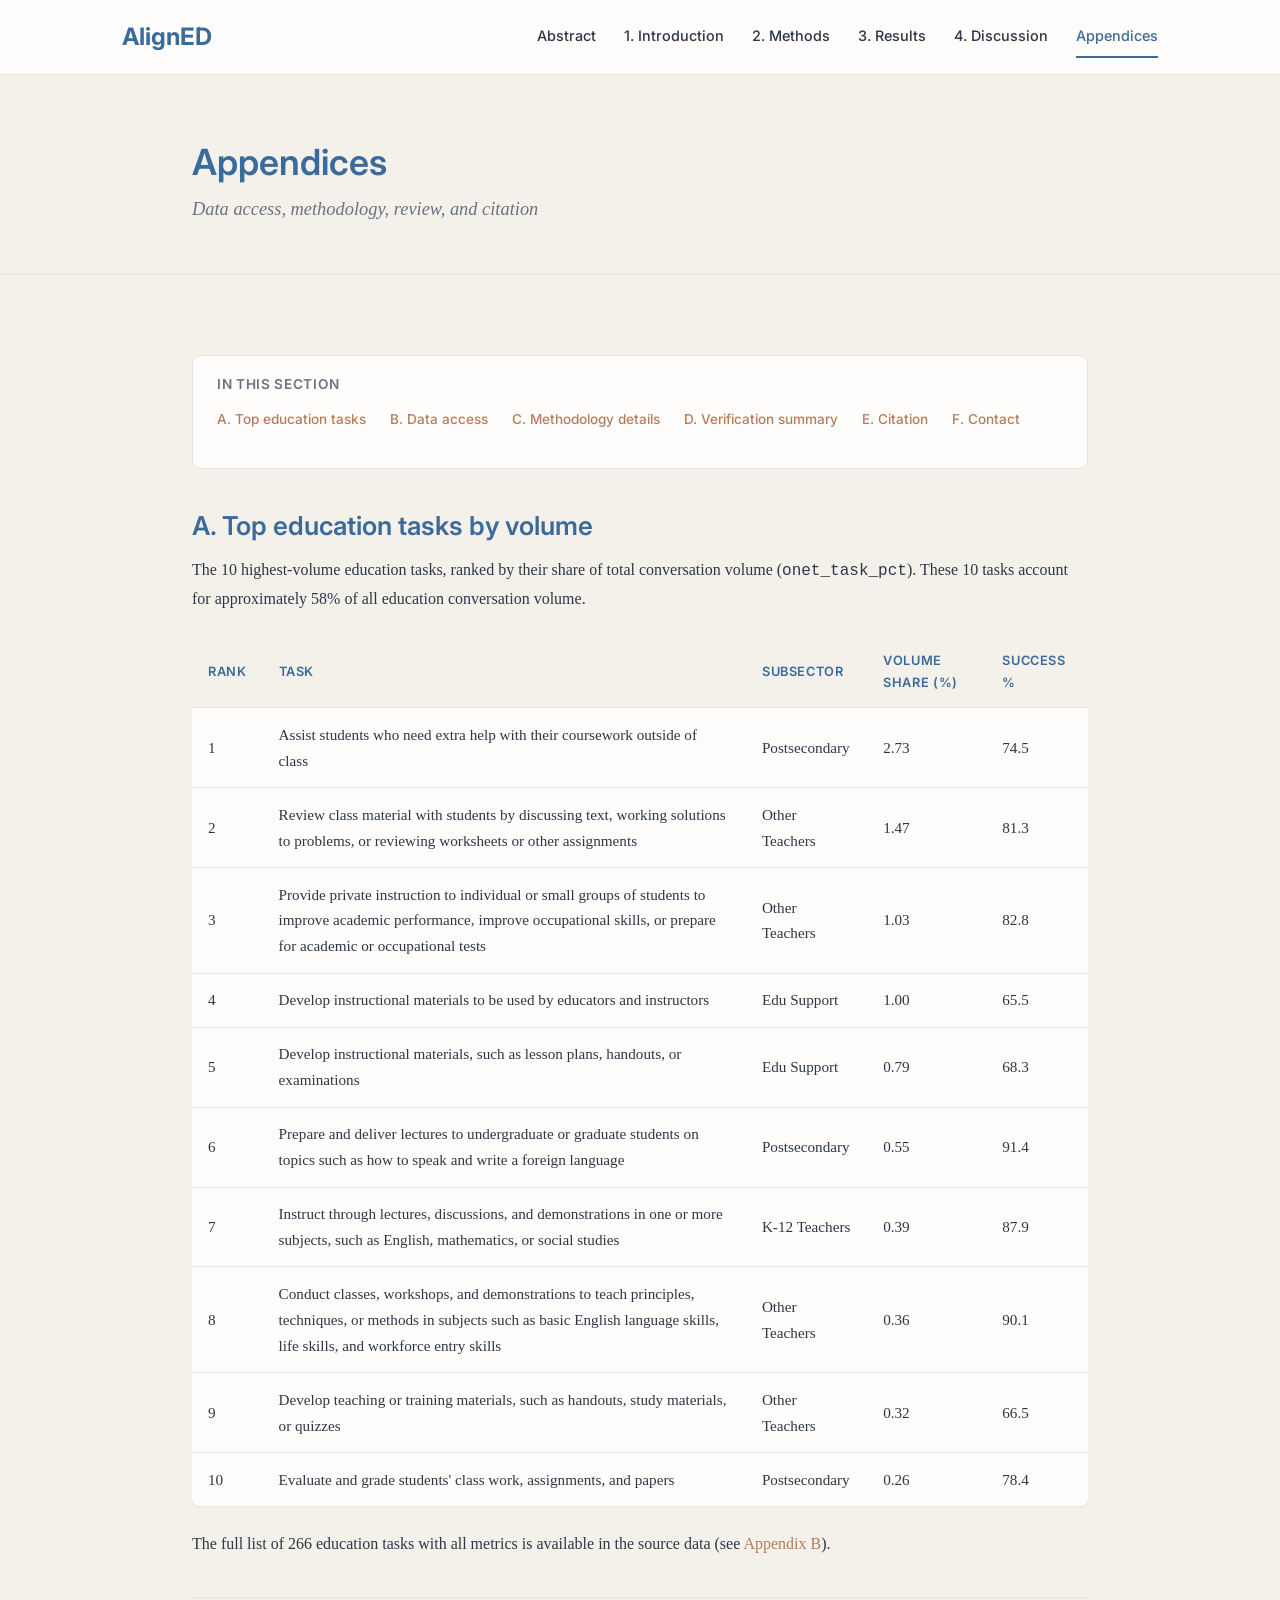
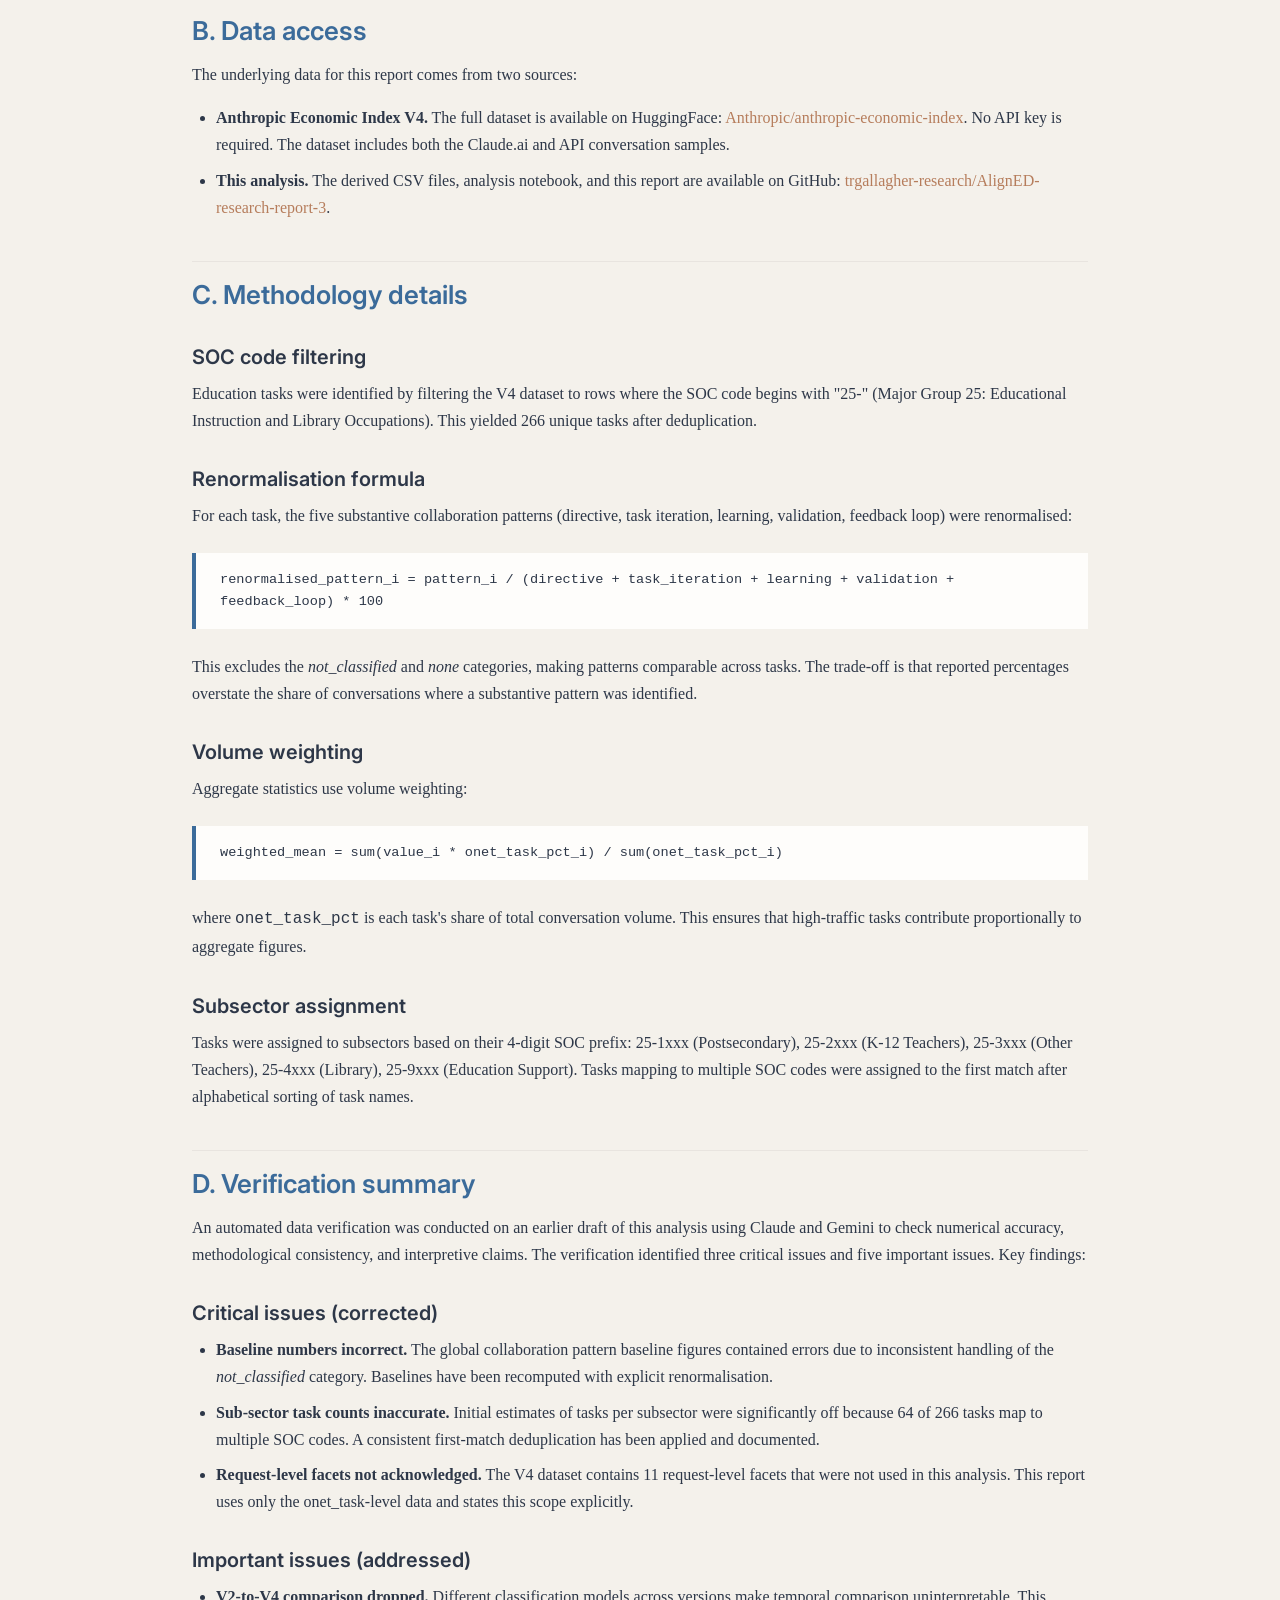
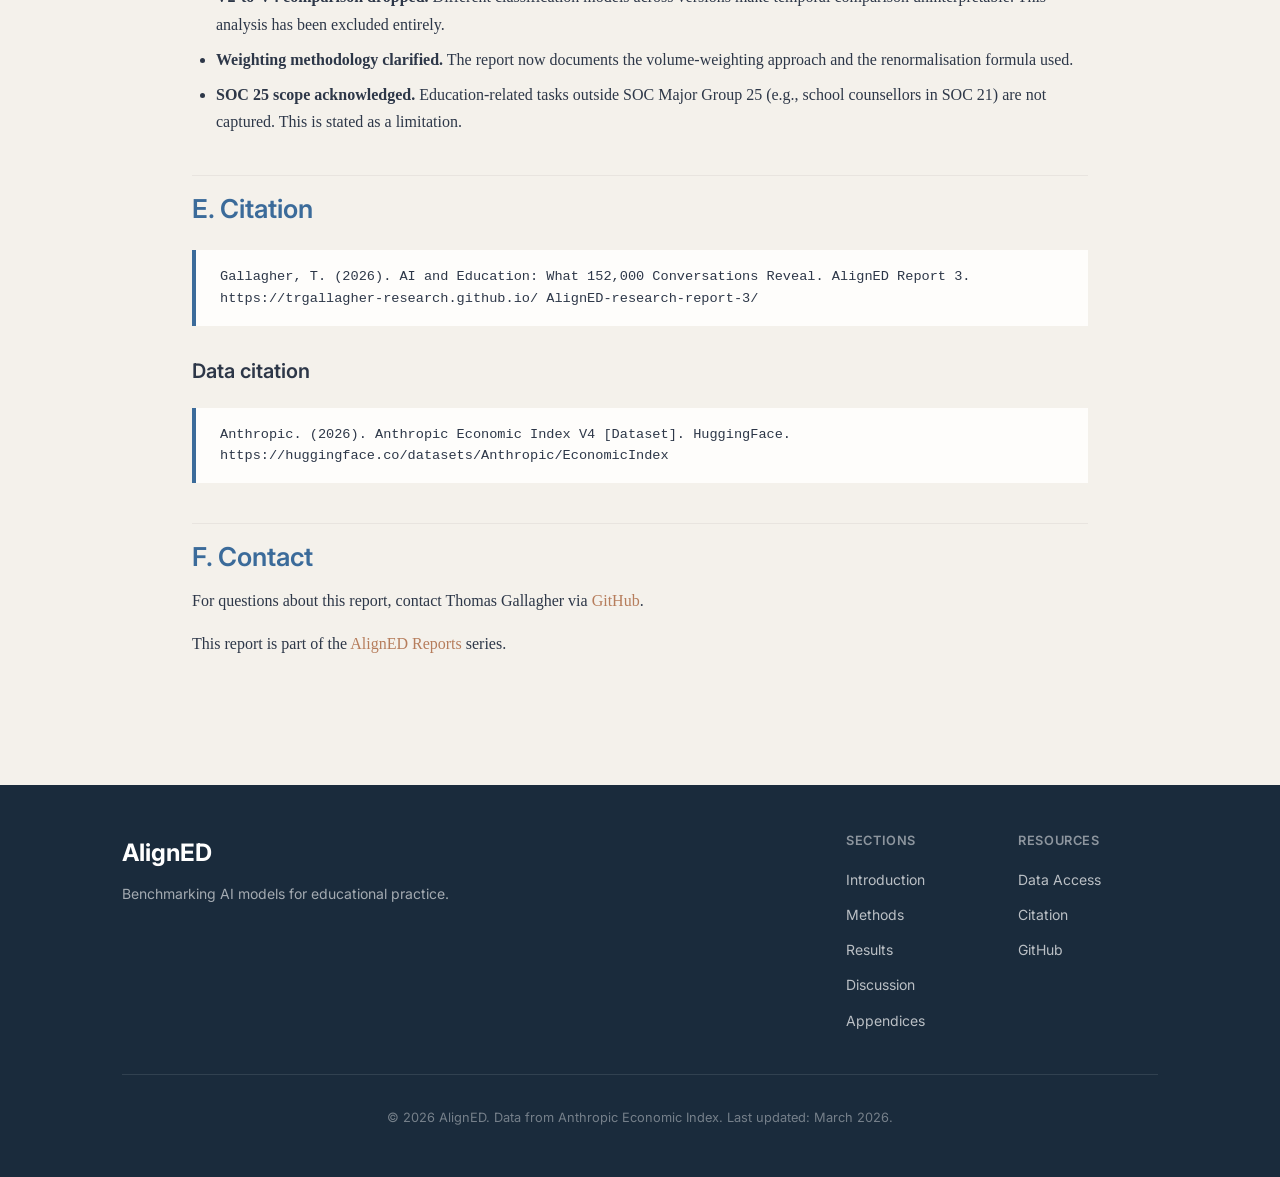
==== commit 7c487107: "Improve accessibility and accuracy of methods and supporting pages - Explain SOC (Standard Occupatio" ====
--- a/appendices.html
+++ b/appendices.html
@@ -4,7 +4,7 @@
   <meta charset="UTF-8">
   <meta name="viewport" content="width=device-width, initial-scale=1.0">
   <title>Appendices — AlignED</title>
-  <meta name="description" content="Data access, methodology details, independent review summary, and citation information for AlignED Report 3.">
+  <meta name="description" content="Data access, methodology details, verification summary, and citation information for AlignED Report 3.">
   <link rel="preconnect" href="https://fonts.googleapis.com">
   <link rel="preconnect" href="https://fonts.gstatic.com" crossorigin>
   <link href="https://fonts.googleapis.com/css2?family=Inter:wght@400;500;600;700&display=swap" rel="stylesheet">
@@ -50,7 +50,7 @@
             <li><a href="#top-tasks">A. Top education tasks</a></li>
             <li><a href="#data-access">B. Data access</a></li>
             <li><a href="#methodology">C. Methodology details</a></li>
-            <li><a href="#review">D. Independent review</a></li>
+            <li><a href="#review">D. Verification summary</a></li>
             <li><a href="#citation">E. Citation</a></li>
             <li><a href="#contact">F. Contact</a></li>
           </ul>
@@ -178,8 +178,8 @@
         <p>Tasks were assigned to subsectors based on their 4-digit SOC prefix: 25-1xxx (Postsecondary), 25-2xxx (K-12 Teachers), 25-3xxx (Other Teachers), 25-4xxx (Library), 25-9xxx (Education Support). Tasks mapping to multiple SOC codes were assigned to the first match after alphabetical sorting of task names.</p>
 
         <!-- Appendix D: Review -->
-        <h2 id="review">D. Independent review summary</h2>
-        <p>An automated data verification and expert review was conducted on an earlier draft of this analysis. The review identified three critical issues and five important issues. Key findings:</p>
+        <h2 id="review">D. Verification summary</h2>
+        <p>An automated data verification was conducted on an earlier draft of this analysis using Claude and Gemini to check numerical accuracy, methodological consistency, and interpretive claims. The verification identified three critical issues and five important issues. Key findings:</p>
 
         <h3>Critical issues (corrected)</h3>
         <ul>
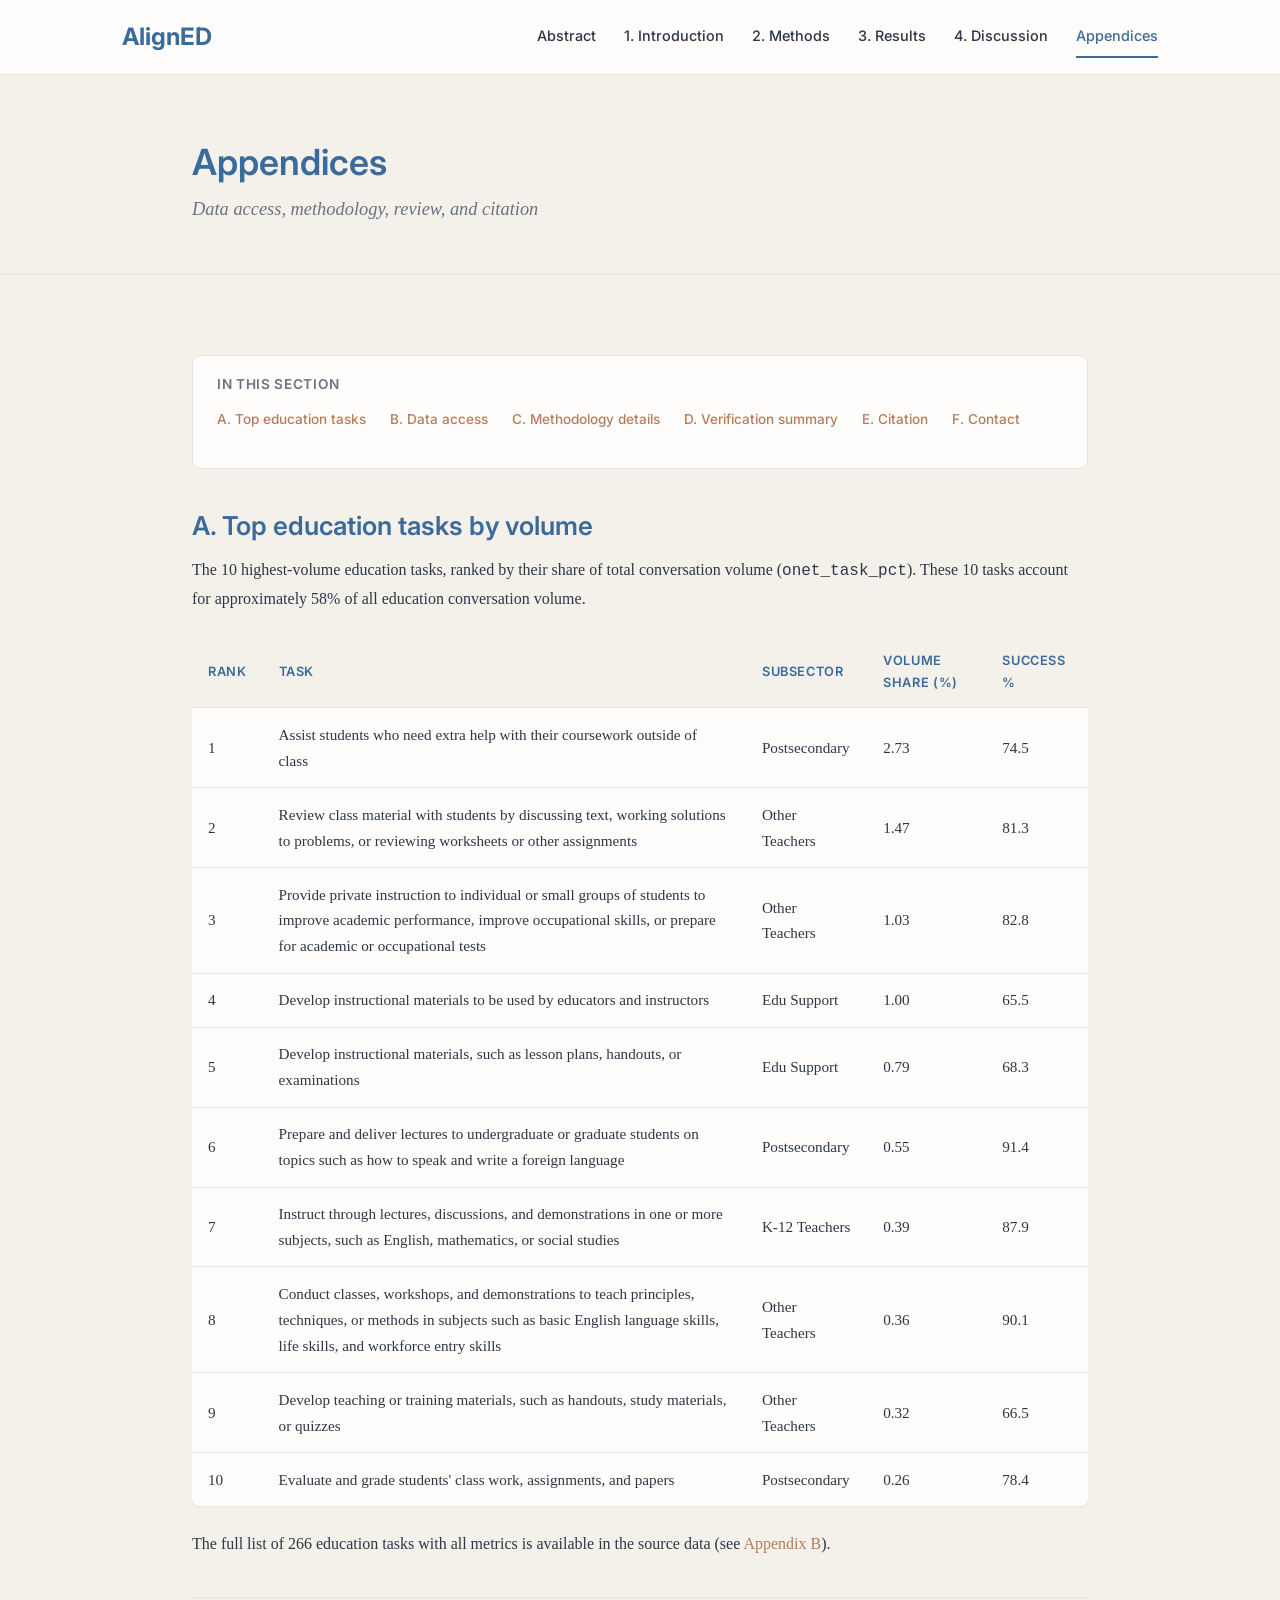
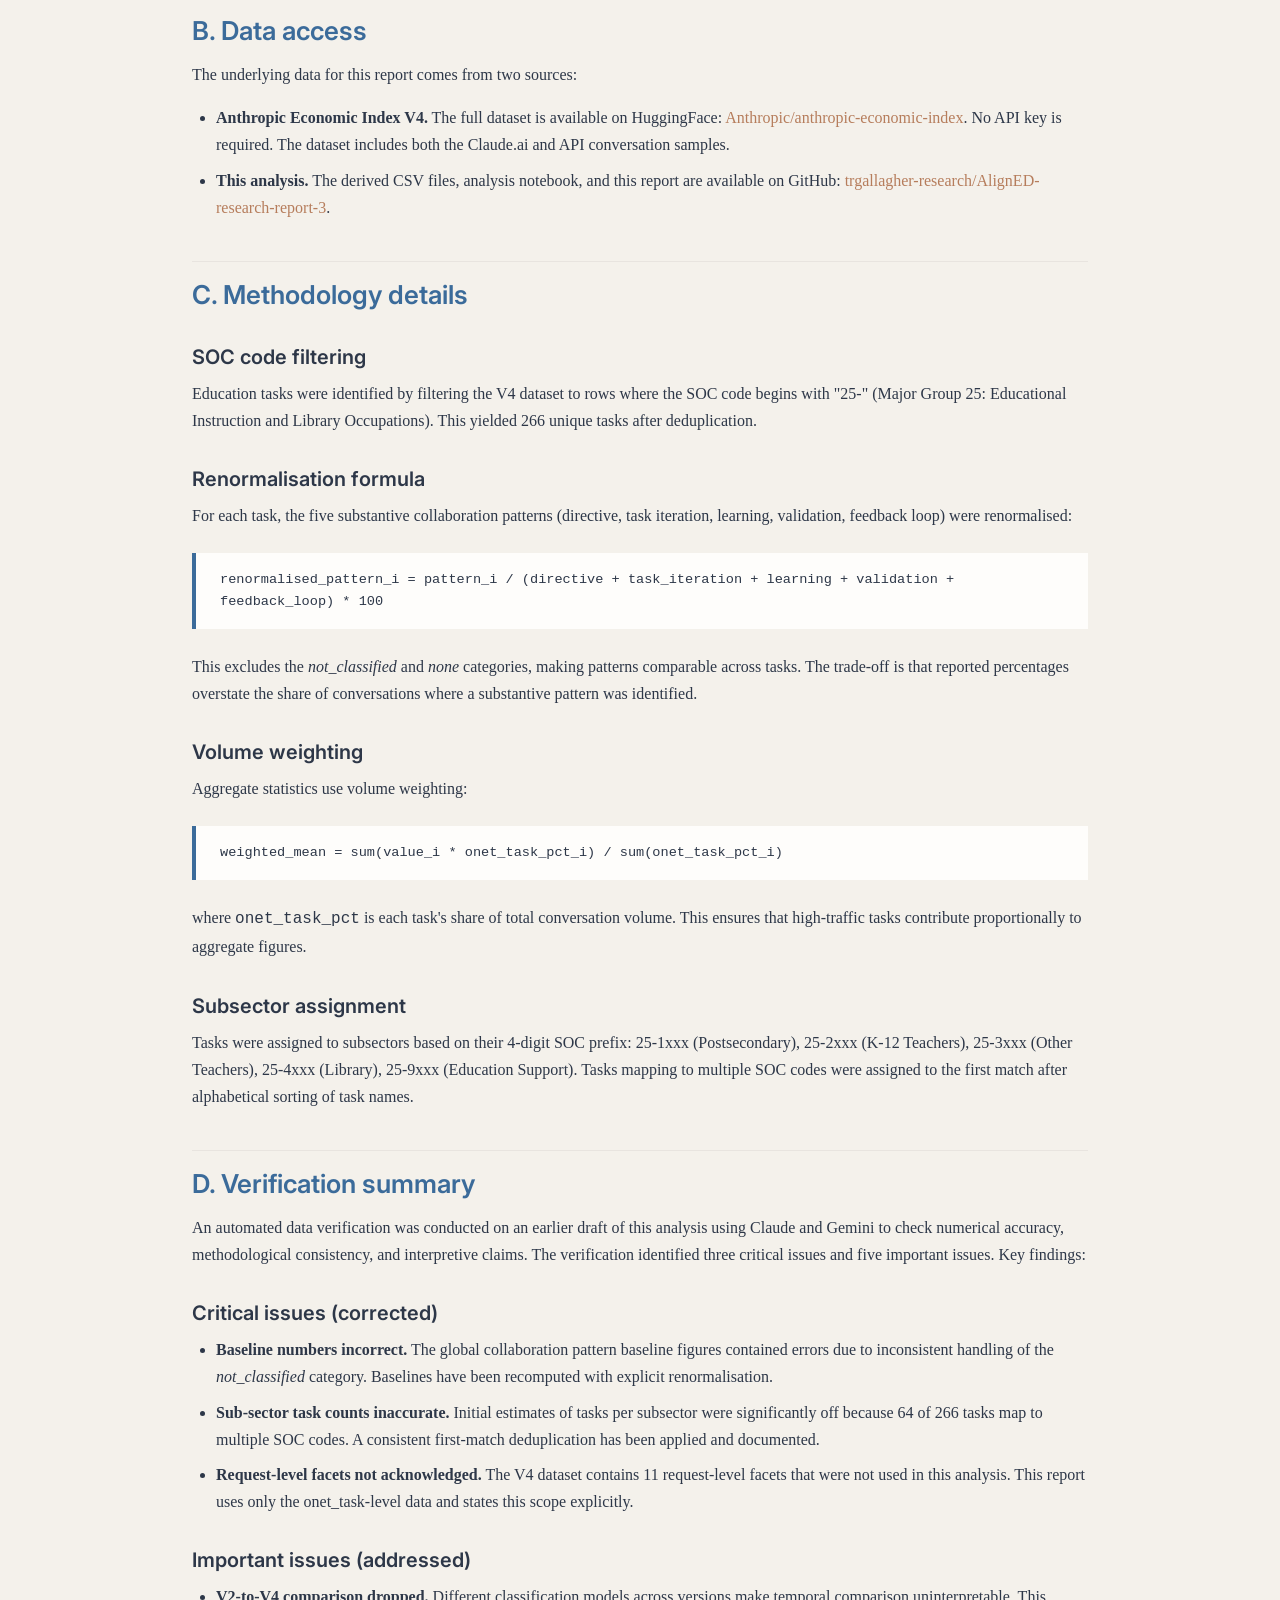
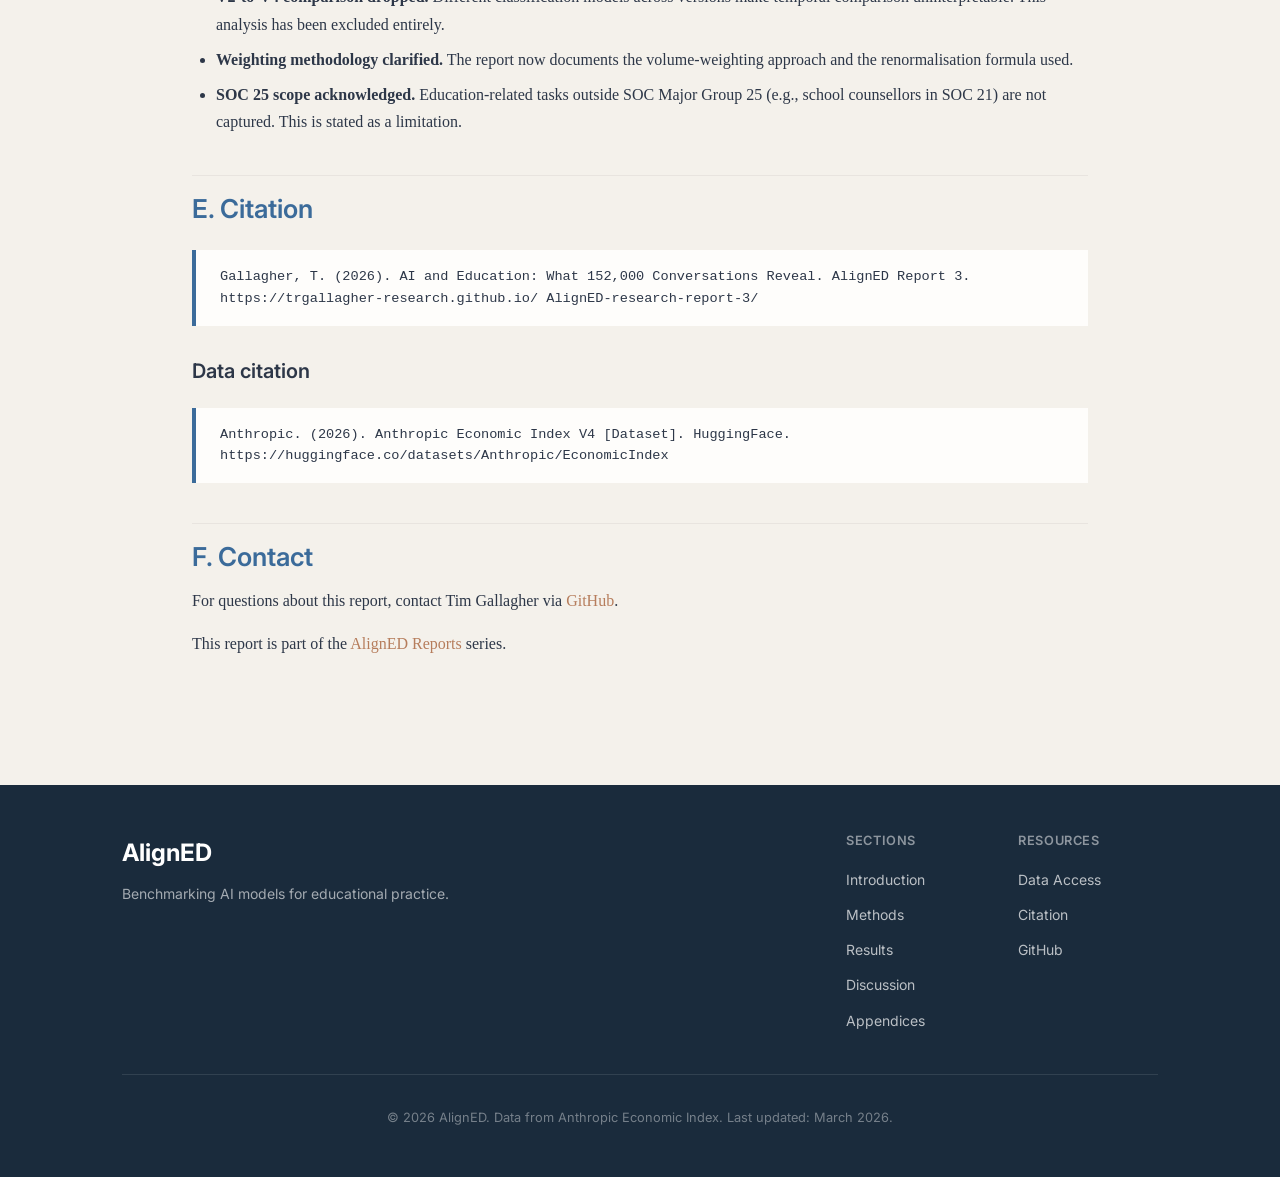
==== commit 181c7d8b: "Fix author name to Tim Gallagher Co-Authored-By: Claude Opus 4.6 <noreply@anthropic.com>" ====
--- a/appendices.html
+++ b/appendices.html
@@ -211,7 +211,7 @@
 
         <!-- Appendix F: Contact -->
         <h2 id="contact">F. Contact</h2>
-        <p>For questions about this report, contact Thomas Gallagher via <a href="https://github.com/trgallagher-research" target="_blank">GitHub</a>.</p>
+        <p>For questions about this report, contact Tim Gallagher via <a href="https://github.com/trgallagher-research" target="_blank">GitHub</a>.</p>
         <p>This report is part of the <a href="https://trgallagher-research.github.io/AlignED-research-reports/">AlignED Reports</a> series.</p>
 
       </div>
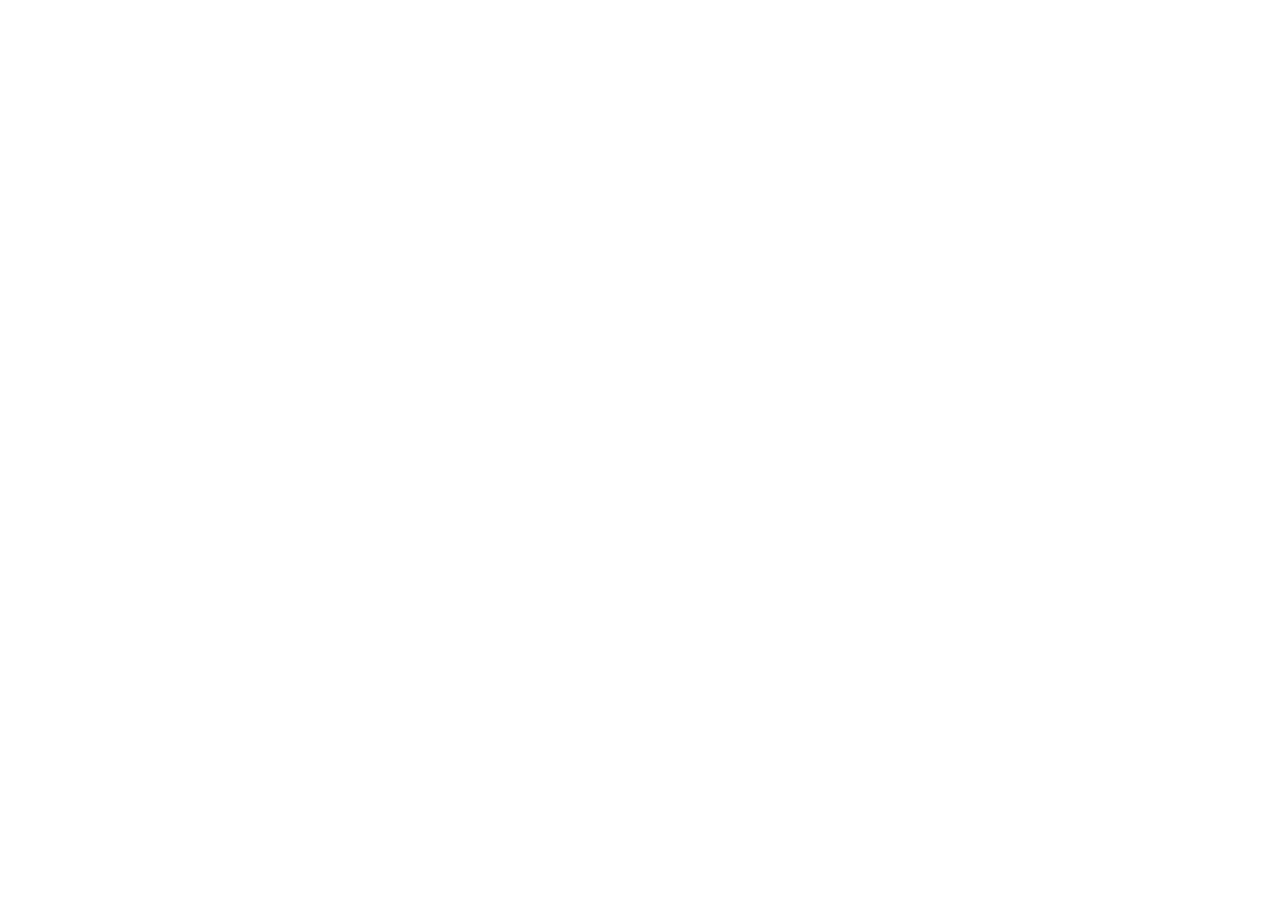
==== commit 23d55314: "Redirect to canonical home on alignedstudies.org This report now lives at alignedstudies.org/studies" ====
--- a/appendices.html
+++ b/appendices.html
@@ -1,254 +1,12 @@
-<!DOCTYPE html>
+<!doctype html>
 <html lang="en">
 <head>
-  <meta charset="UTF-8">
-  <meta name="viewport" content="width=device-width, initial-scale=1.0">
-  <title>Appendices — AlignED</title>
-  <meta name="description" content="Data access, methodology details, verification summary, and citation information for AlignED Report 3.">
-  <link rel="preconnect" href="https://fonts.googleapis.com">
-  <link rel="preconnect" href="https://fonts.gstatic.com" crossorigin>
-  <link href="https://fonts.googleapis.com/css2?family=Inter:wght@400;500;600;700&display=swap" rel="stylesheet">
-  <link rel="stylesheet" href="css/style.css">
+<meta charset="utf-8">
+<title>Moved — AlignED Studies</title>
+<meta http-equiv="refresh" content="0; url=https://alignedstudies.org/studies/ai-education-usage/appendices.html">
+<link rel="canonical" href="https://alignedstudies.org/studies/ai-education-usage/appendices.html">
 </head>
-<body data-page="appendices">
-  <!-- Navigation -->
-  <header>
-    <div class="container">
-      <a href="index.html" class="logo">AlignED</a>
-      <button class="nav-toggle" aria-label="Toggle navigation">
-        <span></span>
-        <span></span>
-        <span></span>
-      </button>
-      <nav>
-        <a href="index.html">Abstract</a>
-        <a href="introduction.html">1. Introduction</a>
-        <a href="methods.html">2. Methods</a>
-        <a href="results.html">3. Results</a>
-        <a href="discussion.html">4. Discussion</a>
-        <a href="appendices.html" class="active">Appendices</a>
-      </nav>
-    </div>
-  </header>
-
-  <!-- Page Header -->
-  <div class="page-header">
-    <div class="container">
-      <h1>Appendices</h1>
-      <p class="subtitle">Data access, methodology, review, and citation</p>
-    </div>
-  </div>
-
-  <section class="content-section">
-    <div class="container">
-      <div class="prose">
-
-        <!-- Jump Links -->
-        <div class="jump-links">
-          <h3>In this section</h3>
-          <ul>
-            <li><a href="#top-tasks">A. Top education tasks</a></li>
-            <li><a href="#data-access">B. Data access</a></li>
-            <li><a href="#methodology">C. Methodology details</a></li>
-            <li><a href="#review">D. Verification summary</a></li>
-            <li><a href="#citation">E. Citation</a></li>
-            <li><a href="#contact">F. Contact</a></li>
-          </ul>
-        </div>
-
-        <!-- Appendix A: Top Tasks -->
-        <h2 id="top-tasks">A. Top education tasks by volume</h2>
-        <p>The 10 highest-volume education tasks, ranked by their share of total conversation volume (<code>onet_task_pct</code>). These 10 tasks account for approximately 58% of all education conversation volume.</p>
-
-        <table>
-          <thead>
-            <tr>
-              <th>Rank</th>
-              <th>Task</th>
-              <th>Subsector</th>
-              <th>Volume share (%)</th>
-              <th>Success %</th>
-            </tr>
-          </thead>
-          <tbody>
-            <tr>
-              <td>1</td>
-              <td>Assist students who need extra help with their coursework outside of class</td>
-              <td>Postsecondary</td>
-              <td>2.73</td>
-              <td>74.5</td>
-            </tr>
-            <tr>
-              <td>2</td>
-              <td>Review class material with students by discussing text, working solutions to problems, or reviewing worksheets or other assignments</td>
-              <td>Other Teachers</td>
-              <td>1.47</td>
-              <td>81.3</td>
-            </tr>
-            <tr>
-              <td>3</td>
-              <td>Provide private instruction to individual or small groups of students to improve academic performance, improve occupational skills, or prepare for academic or occupational tests</td>
-              <td>Other Teachers</td>
-              <td>1.03</td>
-              <td>82.8</td>
-            </tr>
-            <tr>
-              <td>4</td>
-              <td>Develop instructional materials to be used by educators and instructors</td>
-              <td>Edu Support</td>
-              <td>1.00</td>
-              <td>65.5</td>
-            </tr>
-            <tr>
-              <td>5</td>
-              <td>Develop instructional materials, such as lesson plans, handouts, or examinations</td>
-              <td>Edu Support</td>
-              <td>0.79</td>
-              <td>68.3</td>
-            </tr>
-            <tr>
-              <td>6</td>
-              <td>Prepare and deliver lectures to undergraduate or graduate students on topics such as how to speak and write a foreign language</td>
-              <td>Postsecondary</td>
-              <td>0.55</td>
-              <td>91.4</td>
-            </tr>
-            <tr>
-              <td>7</td>
-              <td>Instruct through lectures, discussions, and demonstrations in one or more subjects, such as English, mathematics, or social studies</td>
-              <td>K-12 Teachers</td>
-              <td>0.39</td>
-              <td>87.9</td>
-            </tr>
-            <tr>
-              <td>8</td>
-              <td>Conduct classes, workshops, and demonstrations to teach principles, techniques, or methods in subjects such as basic English language skills, life skills, and workforce entry skills</td>
-              <td>Other Teachers</td>
-              <td>0.36</td>
-              <td>90.1</td>
-            </tr>
-            <tr>
-              <td>9</td>
-              <td>Develop teaching or training materials, such as handouts, study materials, or quizzes</td>
-              <td>Other Teachers</td>
-              <td>0.32</td>
-              <td>66.5</td>
-            </tr>
-            <tr>
-              <td>10</td>
-              <td>Evaluate and grade students' class work, assignments, and papers</td>
-              <td>Postsecondary</td>
-              <td>0.26</td>
-              <td>78.4</td>
-            </tr>
-          </tbody>
-        </table>
-
-        <p>The full list of 266 education tasks with all metrics is available in the source data (see <a href="#data-access">Appendix B</a>).</p>
-
-        <!-- Appendix B: Data Access -->
-        <h2 id="data-access">B. Data access</h2>
-        <p>The underlying data for this report comes from two sources:</p>
-        <ul>
-          <li><strong>Anthropic Economic Index V4.</strong> The full dataset is available on HuggingFace: <a href="https://huggingface.co/datasets/Anthropic/EconomicIndex" target="_blank">Anthropic/anthropic-economic-index</a>. No API key is required. The dataset includes both the Claude.ai and API conversation samples.</li>
-          <li><strong>This analysis.</strong> The derived CSV files, analysis notebook, and this report are available on GitHub: <a href="https://github.com/trgallagher-research/AlignED-research-report-3" target="_blank">trgallagher-research/AlignED-research-report-3</a>.</li>
-        </ul>
-
-        <!-- Appendix C: Methodology -->
-        <h2 id="methodology">C. Methodology details</h2>
-
-        <h3>SOC code filtering</h3>
-        <p>Education tasks were identified by filtering the V4 dataset to rows where the SOC code begins with "25-" (Major Group 25: Educational Instruction and Library Occupations). This yielded 266 unique tasks after deduplication.</p>
-
-        <h3>Renormalisation formula</h3>
-        <p>For each task, the five substantive collaboration patterns (directive, task iteration, learning, validation, feedback loop) were renormalised:</p>
-        <div class="citation">
-renormalised_pattern_i = pattern_i / (directive + task_iteration + learning + validation + feedback_loop) * 100
-        </div>
-        <p>This excludes the <em>not_classified</em> and <em>none</em> categories, making patterns comparable across tasks. The trade-off is that reported percentages overstate the share of conversations where a substantive pattern was identified.</p>
-
-        <h3>Volume weighting</h3>
-        <p>Aggregate statistics use volume weighting:</p>
-        <div class="citation">
-weighted_mean = sum(value_i * onet_task_pct_i) / sum(onet_task_pct_i)
-        </div>
-        <p>where <code>onet_task_pct</code> is each task's share of total conversation volume. This ensures that high-traffic tasks contribute proportionally to aggregate figures.</p>
-
-        <h3>Subsector assignment</h3>
-        <p>Tasks were assigned to subsectors based on their 4-digit SOC prefix: 25-1xxx (Postsecondary), 25-2xxx (K-12 Teachers), 25-3xxx (Other Teachers), 25-4xxx (Library), 25-9xxx (Education Support). Tasks mapping to multiple SOC codes were assigned to the first match after alphabetical sorting of task names.</p>
-
-        <!-- Appendix D: Review -->
-        <h2 id="review">D. Verification summary</h2>
-        <p>An automated data verification was conducted on an earlier draft of this analysis using Claude and Gemini to check numerical accuracy, methodological consistency, and interpretive claims. The verification identified three critical issues and five important issues. Key findings:</p>
-
-        <h3>Critical issues (corrected)</h3>
-        <ul>
-          <li><strong>Baseline numbers incorrect.</strong> The global collaboration pattern baseline figures contained errors due to inconsistent handling of the <em>not_classified</em> category. Baselines have been recomputed with explicit renormalisation.</li>
-          <li><strong>Sub-sector task counts inaccurate.</strong> Initial estimates of tasks per subsector were significantly off because 64 of 266 tasks map to multiple SOC codes. A consistent first-match deduplication has been applied and documented.</li>
-          <li><strong>Request-level facets not acknowledged.</strong> The V4 dataset contains 11 request-level facets that were not used in this analysis. This report uses only the onet_task-level data and states this scope explicitly.</li>
-        </ul>
-
-        <h3>Important issues (addressed)</h3>
-        <ul>
-          <li><strong>V2-to-V4 comparison dropped.</strong> Different classification models across versions make temporal comparison uninterpretable. This analysis has been excluded entirely.</li>
-          <li><strong>Weighting methodology clarified.</strong> The report now documents the volume-weighting approach and the renormalisation formula used.</li>
-          <li><strong>SOC 25 scope acknowledged.</strong> Education-related tasks outside SOC Major Group 25 (e.g., school counsellors in SOC 21) are not captured. This is stated as a limitation.</li>
-        </ul>
-
-        <!-- Appendix E: Citation -->
-        <h2 id="citation">E. Citation</h2>
-        <div class="citation">
-Gallagher, T. (2026). AI and Education: What 152,000 Conversations
-Reveal. AlignED Report 3. https://trgallagher-research.github.io/
-AlignED-research-report-3/
-        </div>
-
-        <h3>Data citation</h3>
-        <div class="citation">
-Anthropic. (2026). Anthropic Economic Index V4 [Dataset].
-HuggingFace. https://huggingface.co/datasets/Anthropic/EconomicIndex
-        </div>
-
-        <!-- Appendix F: Contact -->
-        <h2 id="contact">F. Contact</h2>
-        <p>For questions about this report, contact Tim Gallagher via <a href="https://github.com/trgallagher-research" target="_blank">GitHub</a>.</p>
-        <p>This report is part of the <a href="https://trgallagher-research.github.io/AlignED-research-reports/">AlignED Reports</a> series.</p>
-
-      </div>
-    </div>
-  </section>
-
-  <!-- Footer -->
-  <footer>
-    <div class="container">
-      <div class="footer-content">
-        <div class="footer-brand">
-          <a href="index.html" class="logo">AlignED</a>
-          <p>Benchmarking AI models for educational practice.</p>
-        </div>
-        <div class="footer-links">
-          <h4>Sections</h4>
-          <ul>
-            <li><a href="introduction.html">Introduction</a></li>
-            <li><a href="methods.html">Methods</a></li>
-            <li><a href="results.html">Results</a></li>
-            <li><a href="discussion.html">Discussion</a></li>
-            <li><a href="appendices.html">Appendices</a></li>
-          </ul>
-        </div>
-        <div class="footer-links">
-          <h4>Resources</h4>
-          <ul>
-            <li><a href="#data-access">Data Access</a></li>
-            <li><a href="#citation">Citation</a></li>
-            <li><a href="https://github.com/trgallagher-research/AlignED-research-report-3" target="_blank">GitHub</a></li>
-          </ul>
-        </div>
-      </div>
-      <p class="copyright">&copy; 2026 AlignED. Data from Anthropic Economic Index. Last updated: March 2026.</p>
-    </div>
-  </footer>
-
-  <script src="js/main.js"></script>
+<body>
+<p>This report has moved to <a href="https://alignedstudies.org/studies/ai-education-usage/appendices.html">https://alignedstudies.org/studies/ai-education-usage/appendices.html</a>.</p>
 </body>
 </html>
